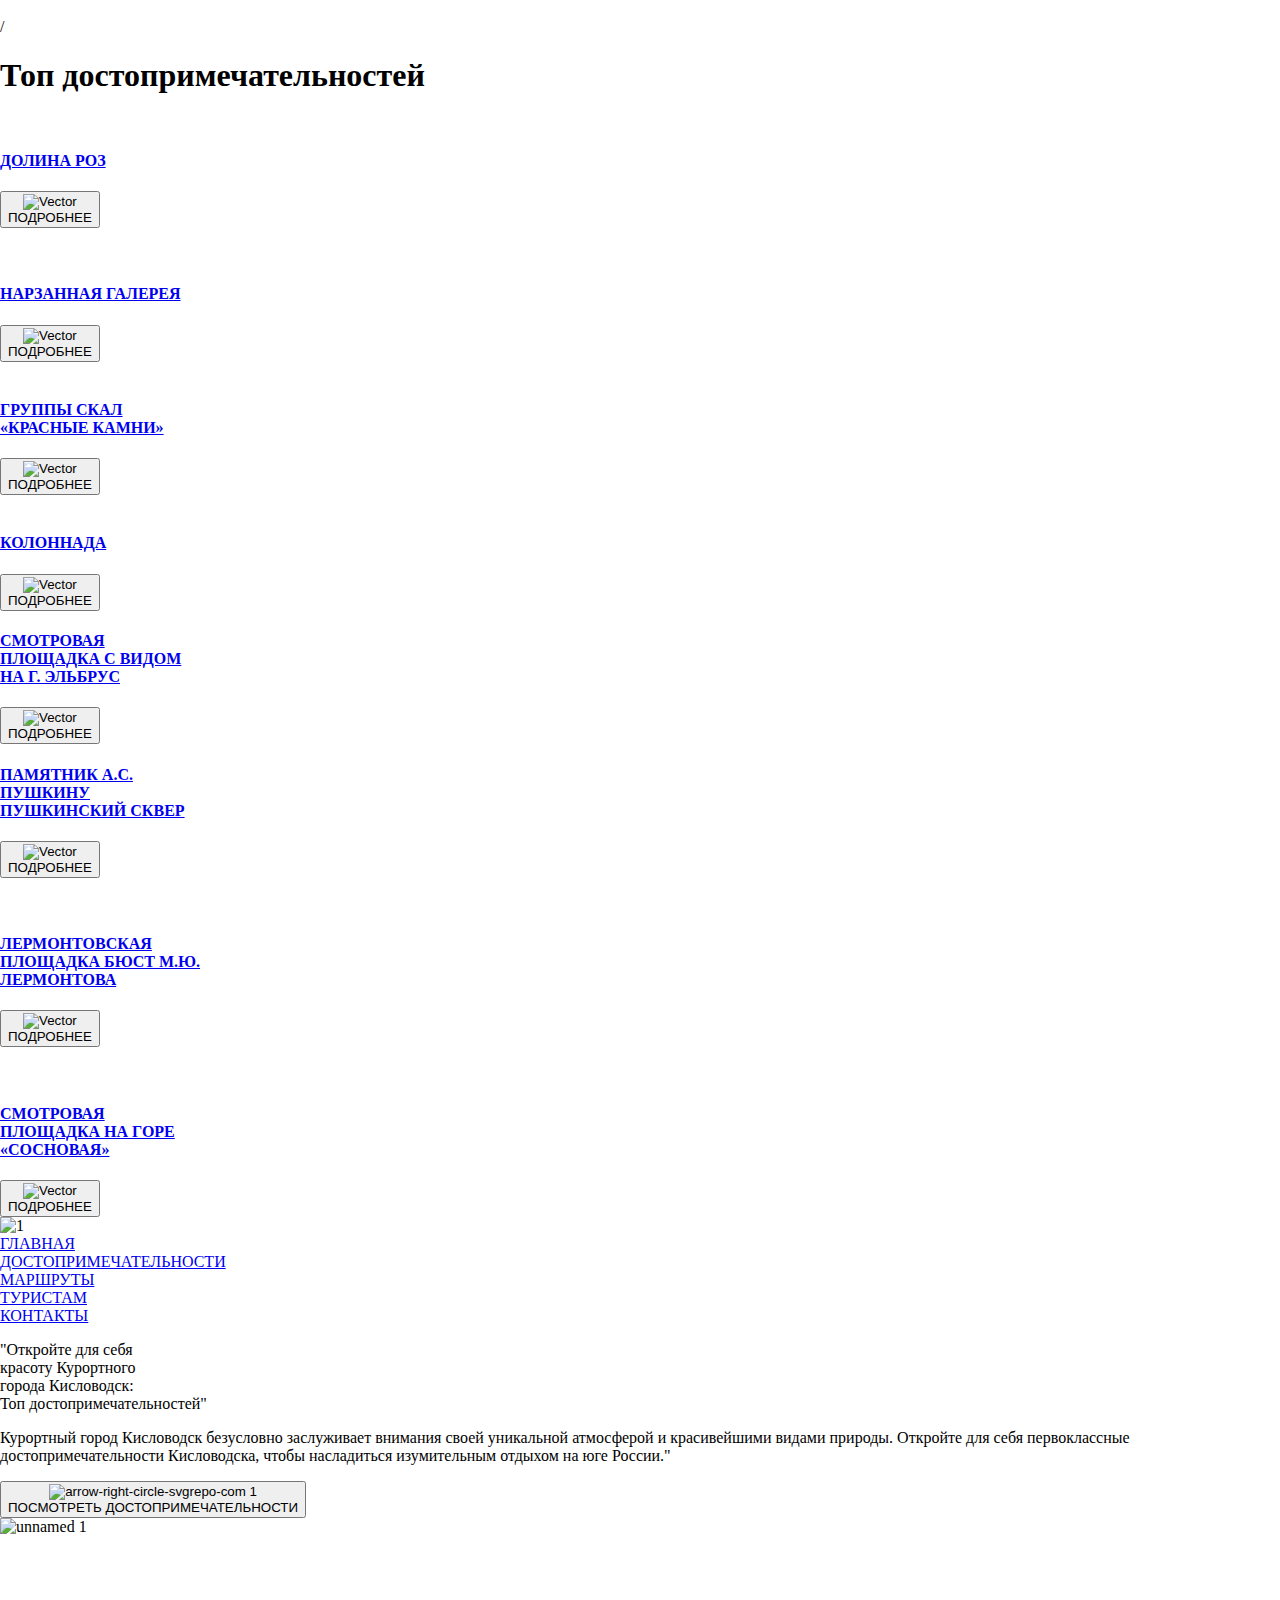
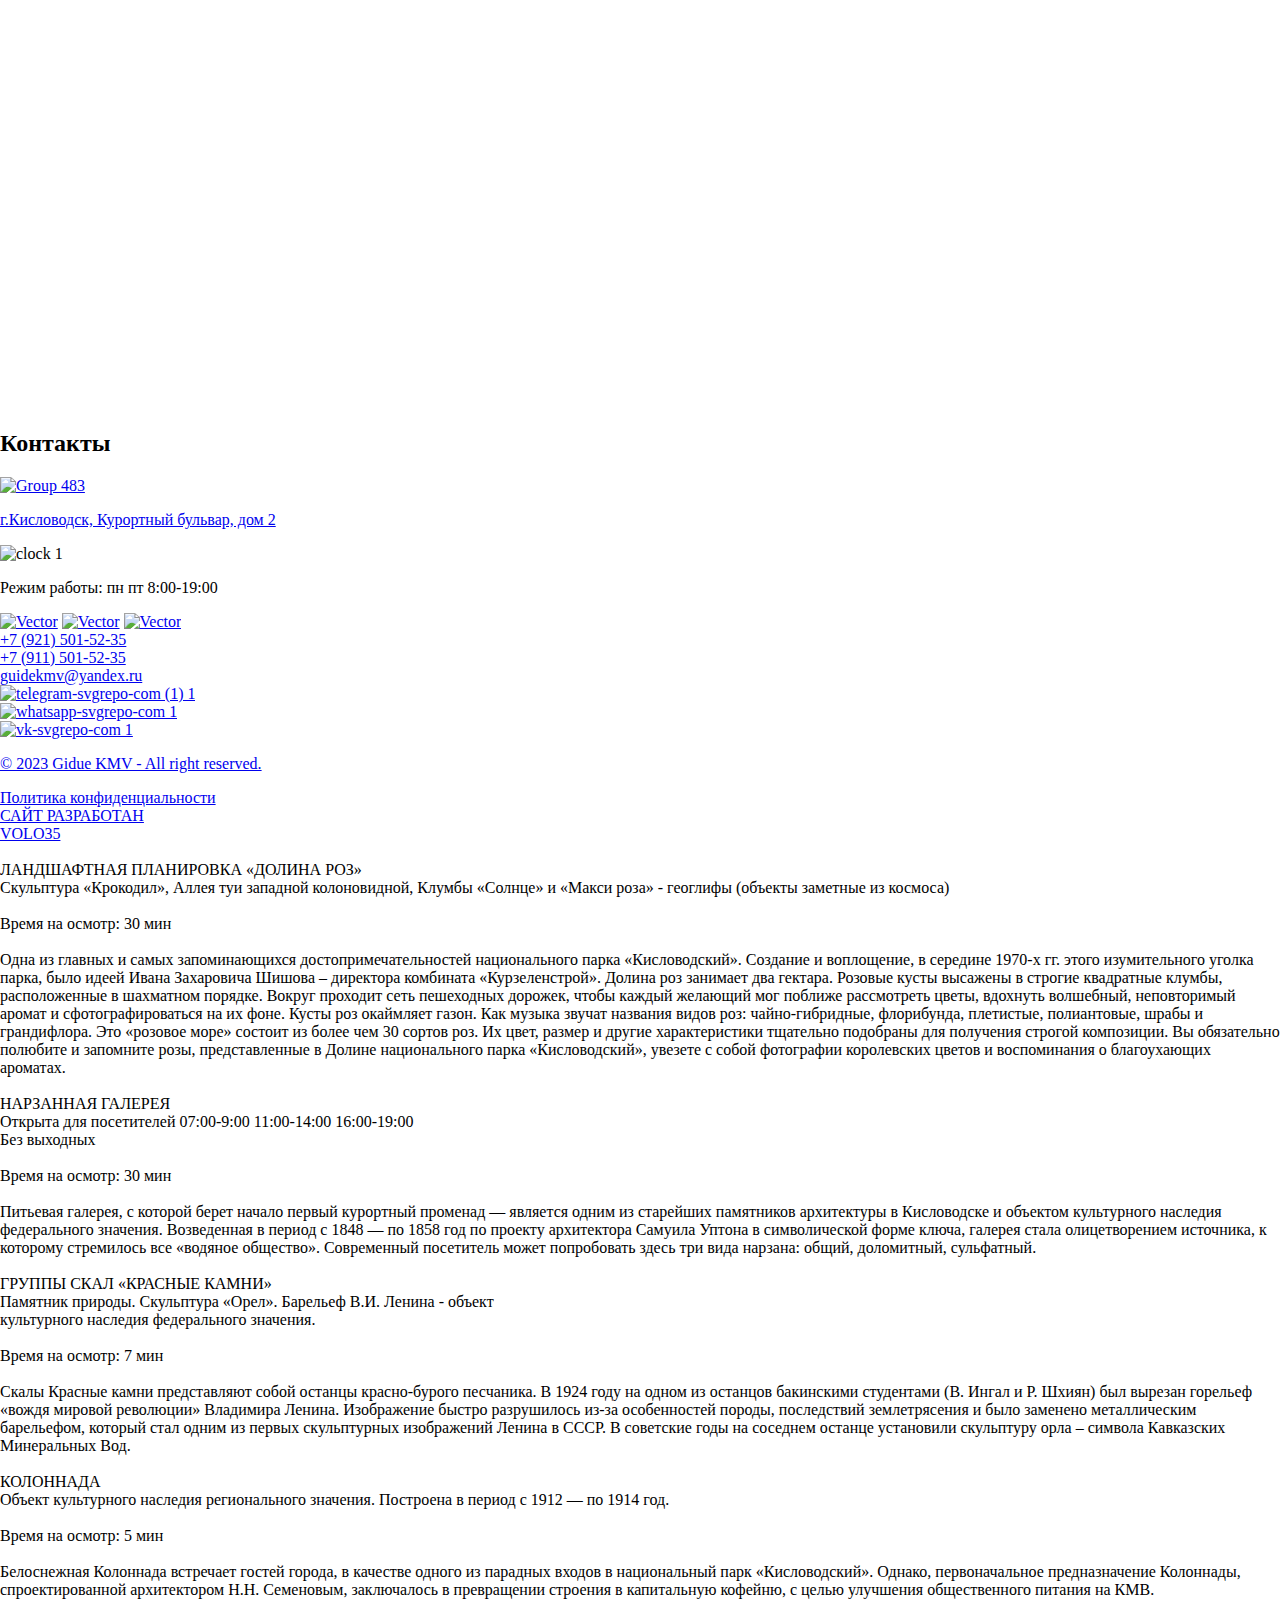
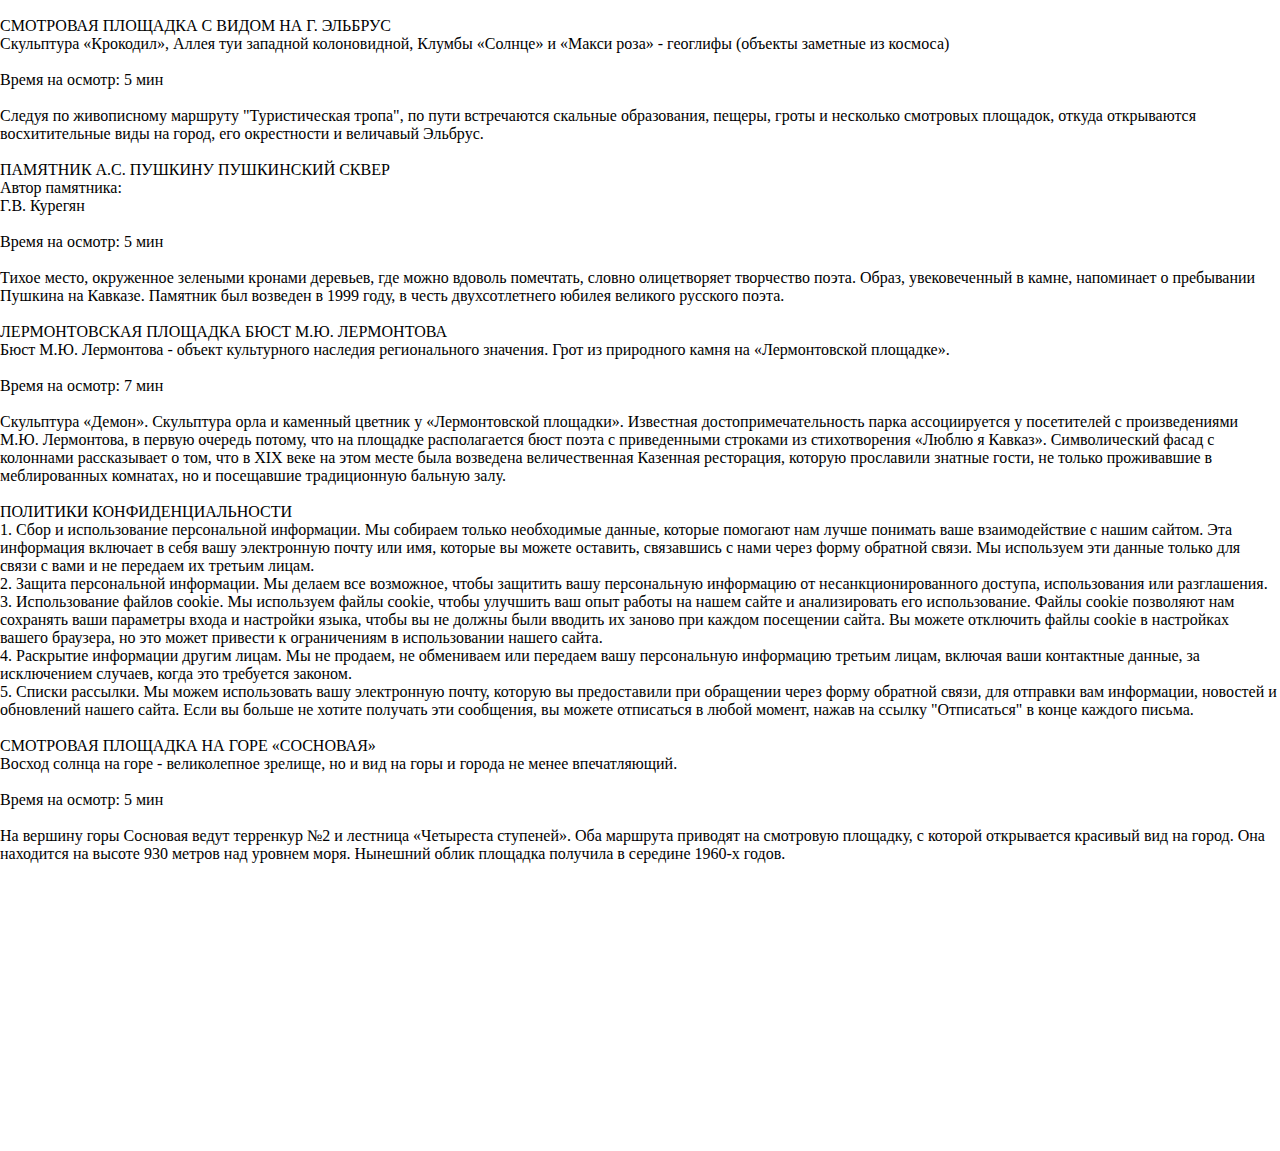
==== index.html @ fce83725 "KMW SITE-2" ====
<!DOCTYPE html>
<html>
  <head>
    <meta charset="utf-8" />
    <!--<meta name=description content="This site was generated with Anima. www.animaapp.com"/>-->
    <!-- <link rel="shortcut icon" type=image/png href="https://animaproject.s3.amazonaws.com/home/favicon.png" /> -->
    <meta name="viewport" content="width=1920, maximum-scale=1.0" />
    <title>Monuments</title>
    <link rel="icon" href="./image/index_img/logo.png">
    <link rel="stylesheet" type="text/css" href="css/index.css" />
    <link rel="stylesheet" type="text/css" href="css/styleguide.css" />
    <link rel="stylesheet" type="text/css" href="css/globals.css" />
    <!-- <link rel="stylesheet" href="https://maxcdn.bootstrapcdn.com/bootstrap/4.0.0/css/bootstrap.min.css" integrity="sha384-Gn5384xqQ1aoWXA+058RXPxPg6fy4IWvTNh0E263XmFcJlSAwiGgFAW/dAiS6JXm" crossorigin="anonymous">
    <script src="https://maxcdn.bootstrapcdn.com/bootstrap/4.0.0/js/bootstrap.min.js" integrity="sha384-JZR6Spejh4U02d8jOt6vLEHfe/JQGiRRSQQxSfFWpi1MquVdAyjUar5+76PVCmYl" crossorigin="anonymous"></script> -->
  </head>
  <body style="margin: 0; background: #ffffff">
    <input type="hidden" id="anPageName" name="page" value="index" />
    <div class="container-center-horizontal">
      <div class="index screen">
        <div class="overlap-group4">
          <img
            class="ellipse-3 ellipse"
            src="./image/mon_img/Ellipse 3.png"
            alt=""
          />
          <img
            class="ellipse-4 ellipse"
            src="./image/mon_img/Ellipse 4.png"
            alt=""
          />
          <div class="point" id="monuments">/</div>
          <div class="view-1">
            <div class="view-2"></div>
            <h1 class="text-11 raleway-extra-bold-apple-42px" >Топ достопримечательностей</h1>
            <div class="frame-102">
              <div class="view">
                <div class="group-8-1 group-8-7">
                  <a href="#popup10"><div class="overlap-group-15">
                    <div class="blackout">
                      <h4 class="text-104 raleway-bold-white-20px"><br><br>
                      ДОЛИНА РОЗ</h4>
                    </div>
                  </div></a>
                </div>
                <a href="#popup1"><div class="x1">
                  <button class="frame-2"><div>
                    <div class="arrow-right-circle-svgrepo-com-1"></div>
                    <div class="group-1027">
                      <img
                        class="vector"
                        src="./image/svg/arrow-right-circle-svgrepo-com.svg"
                        alt="Vector"
                      />
                      <div class="text raleway-normal-white-16px">ПОДРОБНЕЕ</div>
                    </div>
                  </div></button>
                </div></a>
              </div>
              <div class="view">
                <div class="group-8">
                  <div class="frame-3">
                    <a href="#popup11"> <div class="overlap-group">
                      <div class="blackout"><h4 class="text-2 raleway-bold-white-20px"><br><br>НАРЗАННАЯ ГАЛЕРЕЯ</h4></div>
                    </a>
                    </div>
                  </div>
                </div>
                <a href="#popup2"><div class="x1-1">
                  <button class="frame-2"><div>
                    <div class="arrow-right-circle-svgrepo-com-1"></div>
                    <div class="group-1027">
                      <img
                        class="vector"
                        src="./image/svg/arrow-right-circle-svgrepo-com.svg"
                        alt="Vector"
                      />
                      <div class="text raleway-normal-white-16px">ПОДРОБНЕЕ</div>
                    </div>
                  </div></button>
                </div></a>
              </div>
              <div class="view">
                <div class="group-8-2 group-8-7">
                  <a href="#popup12"><div class="overlap-group-14">
                    <div class="blackout">
                      <h4 class="text-103 raleway-bold-white-20px"> <br>ГРУППЫ СКАЛ <br>«КРАСНЫЕ КАМНИ»</h4>
                    </div>
                  </div></a>
                </div>
                <a href="#popup3"><div class="x1-2">
                  <button class="frame-2"><div>
                    <div class="arrow-right-circle-svgrepo-com-1"></div>
                    <div class="group-1027">
                      <img
                        class="vector"
                        src="./image/svg/arrow-right-circle-svgrepo-com.svg"
                        alt="Vector"
                      />
                      <div class="text raleway-normal-white-16px">ПОДРОБНЕЕ</div>
                    </div>
                  </div></button>
                </div></a>
              </div>
              <div class="view">
                <div class="group-8-3 group-8-7">
                  <a href="#popup13"><div class="overlap-group-13">
                    <div class="blackout">
                      <h4 class="text-102 raleway-bold-white-20px"> <br>КОЛОННАДА <br></h4>
                    </div>
                  </div></a>
                </div>
                <a href="#popup4"><div class="x1-3">
                  <button class="frame-2"><div>
                    <div class="arrow-right-circle-svgrepo-com-1"></div>
                    <div class="group-1027">
                      <img
                        class="vector"
                        src="./image/svg/arrow-right-circle-svgrepo-com.svg"
                        alt="Vector"
                      />
                      <div class="text raleway-normal-white-16px">ПОДРОБНЕЕ</div>
                    </div>
                  </div></button>
                </div>
              </div></a>
            </div>
            <div class="frame-102">
              <div class="view">
                <div class="group-8-4 group-8-7">
                  <a href="#popup14"><div class="overlap-group-12">
                    <div class="blackout">
                      <h4 class="text-101 raleway-bold-white-20px">СМОТРОВАЯ  <br />ПЛОЩАДКА С ВИДОМ <br />НА Г. ЭЛЬБРУС</h4>
                    </div>
                  </div></a>
                </div>
                <a href="#popup5"><div class="x1-4">
                  <button class="frame-2"><div>
                    <div class="arrow-right-circle-svgrepo-com-1"></div>
                    <div class="group-1027">
                      <img
                        class="vector"
                        src="./image/svg/arrow-right-circle-svgrepo-com.svg"
                        alt="Vector"
                      />
                      <div class="text raleway-normal-white-16px">ПОДРОБНЕЕ</div>
                    </div>
                  </div></button>
                </div></a>
              </div>
              <div class="view">
                <div class="group-8">
                  <div class="frame-3-1 frame-3-3">
                    <a href="#popup15"><div class="overlap-group-1">
                      <div class="blackout">
                        <h4 class="text-7 raleway-bold-white-20px">ПАМЯТНИК А.С. <br />ПУШКИНУ <br />ПУШКИНСКИЙ СКВЕР</h4>
                      </div>
                    </div>
                  </div></a>
                </div>
                <a href="#popup6"><div class="x1-5">
                  <button class="frame-2"><div>
                    <div class="arrow-right-circle-svgrepo-com-1"></div>
                    <div class="group-1027">
                      <img
                        class="vector"
                        src="./image/svg/arrow-right-circle-svgrepo-com.svg"
                        alt="Vector"
                      />
                      <div class="text raleway-normal-white-16px">ПОДРОБНЕЕ</div>
                    </div>
                  </div></button>
                </div></a>
              </div>
              <div class="view">
                <div class="group-8-5 group-8-7">
                  <a href="#popup16"><div class="overlap-group-16">
                    <div class="blackout">
                      <h4 class="text-105 raleway-bold-white-20px"><br><br>
                        ЛЕРМОНТОВСКАЯ <br>
                        ПЛОЩАДКА БЮСТ М.Ю. <br>
                        ЛЕРМОНТОВА</h4>
                    </div>
                  </div></a>
                </div>
                <a href="#popup7"><div class="x1-6">
                  <button class="frame-2"><div>
                    <div class="arrow-right-circle-svgrepo-com-1"></div>
                    <div class="group-1027">
                      <img
                        class="vector"
                        src="./image/svg/arrow-right-circle-svgrepo-com.svg"
                        alt="Vector"
                      />
                      <div class="text raleway-normal-white-16px">ПОДРОБНЕЕ</div>
                    </div>
                  </div></button>
                </div></a>
              </div>
              <div class="view">
                <div class="group-8-6 group-8-7">
                  <a href="#popup17"><div class="overlap-group-17">
                    <div class="blackout">
                      <h4 class="text-106 raleway-bold-white-20px"><br><br>
                        СМОТРОВАЯ <br>
                        ПЛОЩАДКА НА ГОРЕ <br>
                        «СОСНОВАЯ»</h4>
                    </div>
                  </div></a>
                </div>
                <a href="#popup9"><div class="x1-7">
                  <button class="frame-2"><div>
                    <div class="arrow-right-circle-svgrepo-com-1"></div>
                    <div class="group-1027">
                      <img
                        class="vector"
                        src="./image/svg/arrow-right-circle-svgrepo-com.svg"
                        alt="Vector"
                      />
                      <div class="text raleway-normal-white-16px">ПОДРОБНЕЕ</div>
                    </div>
                  </div></button>
                </div></a>
              </div>
            </div>
          </div>
          
          <div class="flex-col">
            <div class="flex-row">
              <img
                class="x1-8"
                src="./image/index_img/logo.png"
                alt="1"
              />
              <nav id="header" class="navbar">
                <li class="navbar-link-text-14 navbar-link-text raleway-medium-white-24px under-line"><a href="./main.html">ГЛАВНАЯ</a></li>
                <li class="navbar-link-text-15 navbar-link-text under-line"><a href="#monuments">ДОСТОПРИМЕЧАТЕЛЬНОСТИ</a></li>
                <li class="navbar-link-text-16 navbar-link-text raleway-medium-white-24px under-line"><a href="./route.html">МАРШРУТЫ</a></li>
                <li class="navbar-link-text-17 navbar-link-text raleway-medium-white-24px under-line"><a href="./hotel-food.html">ТУРИСТАМ</a></li>
                <li class="navbar-link-text-18 navbar-link-text raleway-medium-white-24px under-line"><a href="#contacts">КОНТАКТЫ</a></li>
              </nav>
            </div>
            
            <div class="flex-row-1">
              <div class="flex-col-1 flex-col-5">
                <p class="text-12">
                  &#34;Откройте для себя <br />красоту Курортного <br />города Кисловодск: <br />Топ
                  достопримечательностей&#34;
                </p>
                <p class="text-24">
                    Курортный город Кисловодск безусловно заслуживает внимания своей уникальной атмосферой и красивейшими видами природы. Откройте для себя первоклассные достопримечательности Кисловодска, чтобы насладиться изумительным отдыхом на юге России.&#34;
                  </p>
                  <a href="#monuments"><div>
                  <button class="frame-3-2 frame-3-3"><img
                        class="arrow-right-circle-svgrepo-com-1"
                        src="./image/svg/arrow-right-circle-svgrepo-com.svg"
                        alt="arrow-right-circle-svgrepo-com 1"
                      />
                      <div class="text-13 raleway-normal-white-16px">ПОСМОТРЕТЬ ДОСТОПРИМЕЧАТЕЛЬНОСТИ</div></button>
                </div></a>
              </div>
              <img
                class="unnamed-1"
                src="./image/mon_img/logo.png"
                alt="unnamed 1"
              />
            </div>
          </div>
          <div class="view-3">
            <iframe  class="rectangle-29" src="https://yandex.ru/map-widget/v1/?um=constructor%3A1fbd57ca51560ad5947e44f2c3d0f890fcbcd58f30da8ea9f0e24559ae4a2b38&amp;source=constructor" width="1234" height="470" frameborder="0"></iframe>
            <div class="flex-col-2 flex-col-5">
              <div class="flex-col-3 flex-col-5">
                <h2 class="text-21 raleway-extra-bold-apple-42px" id="contacts" href>Контакты</h2>
                <div class="flex-row-2">
                  <a href="https://yandex.ru/maps/-/CCU9MLahoB" target="_blank" rel="noopener noreferrer"><img
                    class="group-483"
                    src="./image/svg/Group 483.svg"
                    alt="Group 483"
                  /> </a>
                  <a href="https://yandex.ru/maps/-/CCU9MLahoB" target="_blank" rel="noopener noreferrer"><p class="text-22 raleway-semi-bold-black-20px">г.Кисловодск, Курортный бульвар, дом 2</p></a>
                </div>
                <div class="flex-row-3">
                  <img
                    class="clock-1"
                    src="./image/svg/clock 1.svg"
                    alt="clock 1"
                  />
                  <p class="x800 raleway-semi-bold-black-20px">Режим работы: пн пт 8:00-19:00</p>
                </div>
              </div>
              <div class="flex-row-4">
                <div class="vector-container">
                  <a href="tel:+79215015235" target="_blank"><img
                    class="vector-1"
                    src="./image/svg/Vector-1.svg"
                    alt="Vector"
                  /></a>
                  <a href="tel:+79215015235" target="_blank"><img
                    class="vector-2"
                    src="./image/svg/Vector-1.svg"
                    alt="Vector"
                  /></a>
                  <a href="mailto:guidekmv@yandex.ru" target="_blank"><img
                    class="vector-3"
                    src="./image/svg/Vector-2.svg"
                    alt="Vector"
                  /></a>
                </div>
                <div class="flex-col-4 flex-col-5 raleway-semi-bold-black-20px">
                  <div class="group-16">
                    <a href="tel:+79215015235" target="_blank" rel="noopener noreferrer"><div class="phone">+7 (921) 501-52-35</div></a>
                    <a href="tel:+79115015235"><div class="phone">+7 (911) 501-52-35</div></a>
                  </div>
                  <a href="mailto:guidekmv@yandex.ru" target="_blank" rel="noopener noreferrer"><div class="guidekmvyandexru">guidekmv@yandex.ru</div></a>
                </div>
              </div>
              <div class="flex-row-5">
                <div class="overlap-group3">
                  <a href="https://t.me/GUIDEKMVBOT" target="_blank"><img
                    class="x-svgrepo-com-1"
                    src="./image/svg/Group 1039.svg"
                    alt="telegram-svgrepo-com (1) 1"
                  /></a>
                </div>
                <div class="vkcom-logo-2 vkcom-logo">
                  <div class="g6">
                    <a href="http://wa.me/79110461879" target="_blank"><img
                      class="x-svgrepo-com-1"
                      src="./image/svg/VK.com-logo 2.svg"
                      alt="whatsapp-svgrepo-com 1"
                    /></a>
                  </div>
                </div>
                <div class="vkcom-logo-1 vkcom-logo">
                  <a href="https://vk.com/guidekmv" target="_blank"><img
                    class="vk-svgrepo-com-1"
                    src="./image/svg/VK.com-logo 1.svg"
                    alt="vk-svgrepo-com 1"
                  /></a>
                </div>
              </div>
            </div>
          </div>
        </div>
        <footer class="footer">
          <div class="overlap-group2">
            <div class="rectangle-1"></div>
            <div class="group-449">
              <a href="https://vk.com/guidekmv"  target="_blank"><p class="x2023-gidue-kmv-all-right-reserved raleway-medium-white-20px">
                © 2023 Gidue KMV - All right reserved.
              </p></a>
              <a href="#popup8"><div class="text-20 raleway-medium-white-20px">Политика конфиденциальности</div>
              <div class="text-19 raleway-normal-white-16px">САЙТ РАЗРАБОТАН</div></a>
              <a href="https://t.me/lVOLOl" class="lolo"><div class="volo35">VOLO35</div></a>
            </div>
          </div>
        </footer>
      </div>
    </div>
    <div id="popup1" class="popup">
      <a href="#header" class="popup_area"></a>
      <div class="popup__boby">
        <div class="popup_content">
          <a href="#header" class="popup__close"><img src="./image/icons8-крестик-96.png" alt=""></a>
          <div class="popup_title">ЛАНДШАФТНАЯ ПЛАНИРОВКА «ДОЛИНА РОЗ»</div>
          <div class="popup_text1">Скульптура «Крокодил», Аллея туи западной колоновидной, Клумбы «Солнце» и «Макси роза» - геоглифы (объекты заметные из космоса)</div>
          <div class="popup_line1"><img src="./image/Line 9.png" alt=""></div>
          <div class="popup_time">Время на осмотр: 30 мин</div>
          <div class="popup_line2"><img src="./image/Line 9.png" alt=""></div>
          <div class="poput_text2">Одна из главных и самых запоминающихся достопримечательностей национального парка «Кисловодский». Создание и воплощение, в середине 1970-х гг. этого изумительного уголка парка, было идеей Ивана Захаровича Шишова – директора комбината «Курзеленстрой». Долина роз занимает два гектара. Розовые кусты высажены в строгие квадратные клумбы, расположенные в шахматном порядке. Вокруг проходит сеть пешеходных дорожек, чтобы каждый желающий мог поближе рассмотреть цветы, вдохнуть волшебный, неповторимый аромат и сфотографироваться на их фоне. Кусты роз окаймляет газон. Как музыка звучат названия видов роз: чайно-гибридные, флорибунда, плетистые, полиантовые, шрабы и грандифлора. Это «розовое море» состоит из более чем 30 сортов роз. Их цвет, размер и другие характеристики тщательно подобраны для получения строгой композиции. Вы обязательно полюбите и запомните розы, представленные в Долине национального парка «Кисловодский», увезете с собой фотографии королевских цветов и воспоминания о благоухающих ароматах.</div>
        </div>
      </div>
    </div>
    <div id="popup2" class="popup">
      <a href="#header" class="popup_area"></a>
      <div class="popup__boby">
        <div class="popup_content">
          <a href="#header" class="popup__close"><img src="./image/icons8-крестик-96.png" alt=""></a>
          <div class="popup_title">НАРЗАННАЯ ГАЛЕРЕЯ</div>
          <div class="popup_text1">Открыта для посетителей
            07:00-9:00 11:00-14:00 16:00-19:00 <br>Без выходных</div>
          <div class="popup_line1"><img src="./image/Line 9.png" alt=""></div>
          <div class="popup_time">Время на осмотр: 30 мин</div>
          <div class="popup_line2"><img src="./image/Line 9.png" alt=""></div>
          <div class="poput_text2">Питьевая галерея, с которой берет начало первый курортный променад — является одним из старейших памятников архитектуры в Кисловодске и объектом культурного наследия федерального значения. Возведенная в период с 1848 — по 1858 год по проекту архитектора Самуила Уптона в символической форме ключа, галерея стала олицетворением источника, к которому стремилось все «водяное общество». Современный посетитель может попробовать здесь три вида нарзана: общий, доломитный, сульфатный.</div>
        </div>
      </div>
    </div>
    <div id="popup3" class="popup">
      <a href="#header" class="popup_area"></a>
      <div class="popup__boby">
        <div class="popup_content">
          <a href="#header" class="popup__close"><img src="./image/icons8-крестик-96.png" alt=""></a>
          <div class="popup_title">ГРУППЫ СКАЛ «КРАСНЫЕ КАМНИ»</div>
          <div class="popup_text1">Памятник природы. Скульптура «Орел». Барельеф В.И. Ленина - объект <br> культурного наследия федерального значения.</div>
          <div class="popup_line1"><img src="./image/Line 9.png" alt=""></div>
          <div class="popup_time">Время на осмотр: 7 мин</div>
          <div class="popup_line2"><img src="./image/Line 9.png" alt=""></div>
          <div class="poput_text2">Скалы Красные камни представляют собой останцы красно-бурого песчаника. В 1924 году на одном из останцов бакинскими студентами (В. Ингал и Р. Шхиян) был вырезан горельеф «вождя мировой революции» Владимира Ленина. Изображение быстро разрушилось из-за особенностей породы, последствий землетрясения и было заменено металлическим барельефом, который стал одним из первых скульптурных изображений Ленина в СССР. В советские годы на соседнем останце установили скульптуру орла – символа Кавказских Минеральных Вод.</div>
        </div>
      </div>
    </div>
    <div id="popup4" class="popup">
      <a href="#header" class="popup_area"></a>
      <div class="popup__boby">
        <div class="popup_content">
          <a href="#header" class="popup__close"><img src="./image/icons8-крестик-96.png" alt=""></a>
          <div class="popup_title">КОЛОННАДА</div>
          <div class="popup_text1">Объект культурного наследия регионального значения. Построена в период с 1912 — по 1914 год.</div>
          <div class="popup_line1"><img src="./image/Line 9.png" alt=""></div>
          <div class="popup_time">Время на осмотр: 5 мин</div>
          <div class="popup_line2"><img src="./image/Line 9.png" alt=""></div>
          <div class="poput_text2">Белоснежная Колоннада встречает гостей города, в качестве одного из парадных входов в национальный парк «Кисловодский». Однако, первоначальное предназначение Колоннады, спроектированной архитектором Н.Н. Семеновым, заключалось в превращении строения в капитальную кофейню, с целью улучшения общественного питания на КМВ.</div>
        </div>
      </div>
    </div>
    <div id="popup5" class="popup">
      <a href="#header" class="popup_area"></a>
      <div class="popup__boby">
        <div class="popup_content">
          <a href="#header" class="popup__close"><img src="./image/icons8-крестик-96.png" alt=""></a>
          <div class="popup_title">СМОТРОВАЯ ПЛОЩАДКА С ВИДОМ НА Г. ЭЛЬБРУС</div>
          <div class="popup_text1">Скульптура «Крокодил», Аллея туи западной колоновидной, Клумбы «Солнце» и «Макси роза» - геоглифы (объекты заметные из космоса)</div>
          <div class="popup_line1"><img src="./image/Line 9.png" alt=""></div>
          <div class="popup_time">Время на осмотр: 5 мин</div>
          <div class="popup_line2"><img src="./image/Line 9.png" alt=""></div>
          <div class="poput_text2">Следуя по живописному маршруту "Туристическая тропа", по пути встречаются скальные образования, пещеры, гроты и несколько смотровых площадок, откуда открываются восхитительные виды на город, его окрестности и величавый Эльбрус.</div>
        </div>
      </div>
    </div>
    <div id="popup6" class="popup">
      <a href="#header" class="popup_area"></a>
      <div class="popup__boby">
        <div class="popup_content">
          <a href="#header" class="popup__close"><img src="./image/icons8-крестик-96.png" alt=""></a>
          <div class="popup_title">ПАМЯТНИК А.С. ПУШКИНУ ПУШКИНСКИЙ СКВЕР</div>
          <div class="popup_text1">Автор памятника: <br> Г.В. Курегян</div>
          <div class="popup_line1"><img src="./image/Line 9.png" alt=""></div>
          <div class="popup_time">Время на осмотр: 5 мин</div>
          <div class="popup_line2"><img src="./image/Line 9.png" alt=""></div>
          <div class="poput_text2">Тихое место, окруженное зелеными кронами деревьев, где можно вдоволь помечтать, словно олицетворяет творчество поэта. Образ, увековеченный в камне, напоминает о пребывании Пушкина на Кавказе. Памятник был возведен в 1999 году, в честь двухсотлетнего юбилея великого русского поэта.</div>
        </div>
      </div>
    </div>
    <div id="popup7" class="popup">
      <a href="#header" class="popup_area"></a>
      <div class="popup__boby">
        <div class="popup_content">
          <a href="#header" class="popup__close"><img src="./image/icons8-крестик-96.png" alt=""></a>
          <div class="popup_title">ЛЕРМОНТОВСКАЯ ПЛОЩАДКА БЮСТ М.Ю. ЛЕРМОНТОВА</div>
          <div class="popup_text1">Бюст М.Ю. Лермонтова - объект культурного наследия регионального значения. Грот из природного камня на «Лермонтовской площадке». </div>
          <div class="popup_line1"><img src="./image/Line 9.png" alt=""></div>
          <div class="popup_time">Время на осмотр: 7 мин</div>
          <div class="popup_line2"><img src="./image/Line 9.png" alt=""></div>
          <div class="poput_text2">Скульптура «Демон». Скульптура орла и каменный цветник у «Лермонтовской площадки». Известная достопримечательность парка ассоциируется у посетителей с произведениями М.Ю. Лермонтова, в первую очередь потому, что на площадке располагается бюст поэта с приведенными строками из стихотворения «Люблю я Кавказ». Символический фасад с колоннами рассказывает о том, что в XIX веке на этом месте была возведена величественная Казенная ресторация, которую прославили знатные гости, не только проживавшие в меблированных комнатах, но и посещавшие традиционную бальную залу.</div>
        </div>
      </div>
    </div>
    <div id="popup8" class="popup">
      <a href="#header" class="popup_area"></a>
      <div class="popup__boby">
        <div class="popup_content">
          <a href="#header" class="popup__close"><img src="./image/icons8-крестик-96.png" alt=""></a>
          <div class="popup_title">ПОЛИТИКИ КОНФИДЕНЦИАЛЬНОСТИ</div>
          <div class="poput_text2">1. Сбор и использование персональной информации.
            Мы собираем только необходимые данные, которые помогают нам лучше понимать ваше взаимодействие с нашим сайтом. Эта информация включает в себя вашу электронную почту или имя, которые вы можете оставить, связавшись с нами через форму обратной связи. Мы используем эти данные только для связи с вами и не передаем их третьим лицам. <br>
            
            2. Защита персональной информации.
            Мы делаем все возможное, чтобы защитить вашу персональную информацию от несанкционированного доступа, использования или разглашения. <br>
            
            3. Использование файлов cookie.
            Мы используем файлы cookie, чтобы улучшить ваш опыт работы на нашем сайте и анализировать его использование. Файлы cookie позволяют нам сохранять ваши параметры входа и настройки языка, чтобы вы не должны были вводить их заново при каждом посещении сайта. Вы можете отключить файлы cookie в настройках вашего браузера, но это может привести к ограничениям в использовании нашего сайта. <br>
            
            4. Раскрытие информации другим лицам.
            Мы не продаем, не обмениваем или передаем вашу персональную информацию третьим лицам, включая ваши контактные данные, за исключением случаев, когда это требуется законом. <br>
            
            5. Списки рассылки.
            Мы можем использовать вашу электронную почту, которую вы предоставили при обращении через форму обратной связи, для отправки вам информации, новостей и обновлений нашего сайта. Если вы больше не хотите получать эти сообщения, вы можете отписаться в любой момент, нажав на ссылку "Отписаться" в конце каждого письма.</div>
        </div>
      </div>
    </div>
    <div id="popup9" class="popup">
      <a href="#header" class="popup_area"></a>
      <div class="popup__boby">
        <div class="popup_content">
          <a href="#header" class="popup__close"><img src="./image/icons8-крестик-96.png" alt=""></a>
          <div class="popup_title">СМОТРОВАЯ ПЛОЩАДКА НА ГОРЕ «СОСНОВАЯ»</div>
          <div class="popup_text1">Восход солнца на горе - великолепное зрелище, но и вид на горы и города не менее впечатляющий.</div>
          <div class="popup_line1"><img src="./image/Line 9.png" alt=""></div>
          <div class="popup_time">Время на осмотр: 5 мин</div>
          <div class="popup_line2"><img src="./image/Line 9.png" alt=""></div>
          <div class="poput_text2">На вершину горы Сосновая ведут терренкур №2 и лестница «Четыреста ступеней». Оба маршрута приводят на смотровую площадку, с которой открывается красивый вид на город. Она находится на высоте 930 метров над уровнем моря. Нынешний облик площадка получила в середине 1960-х годов.</div>
        </div>
      </div>
    </div>
    <div id="popup10" class="popup">
      <a href="#header" class="popup_area"></a>
      <div class="popup__boby">
        <div class="popup_content">
          <a href="#header" class="popup__close"><img src="./image/icons8-крестик-96.png" alt=""></a>
          <div class="popup_img"><img src="./image/MONUMENTS/3d5bb9dd099e2ab9f5651a062960d6ec.jpg" alt=""></div>
        </div>
      </div>
    </div>
    <div id="popup11" class="popup">
      <a href="#header" class="popup_area"></a>
      <div class="popup__boby">
        <div class="popup_content">
          <a href="#header" class="popup__close"><img src="./image/icons8-крестик-96.png" alt=""></a>
          <div class="popup_img"><img src="./image/MONUMENTS/8bcede364cbce9339052279ee6517145.jpg" alt=""></div>
        </div>
      </div>
    </div>
    <div id="popup12" class="popup">
      <a href="#header" class="popup_area"></a>
      <div class="popup__boby">
        <div class="popup_content">
          <a href="#header" class="popup__close"><img src="./image/icons8-крестик-96.png" alt=""></a>
          <div class="popup_img"><img src="./image/MONUMENTS/92d581f1cffaf9f5a082deae6f0f777f.jpg" alt=""></div>
        </div>
      </div>
    </div>
    <div id="popup13" class="popup">
      <a href="#header" class="popup_area"></a>
      <div class="popup__boby">
        <div class="popup_content">
          <a href="#header" class="popup__close"><img src="./image/icons8-крестик-96.png" alt=""></a>
          <div class="popup_img"><img src="./image/MONUMENTS/66d598c823f3413803be3204b92a8d45.jpg" alt=""></div>
        </div>
      </div>
    </div>
    <div id="popup14" class="popup">
      <a href="#header" class="popup_area"></a>
      <div class="popup__boby">
        <div class="popup_content">
          <a href="#header" class="popup__close"><img src="./image/icons8-крестик-96.png" alt=""></a>
          <div class="popup_img"><img src="./image/MONUMENTS/0c515fa8d405d03ea9671406bd45fb70.jpg" alt=""></div>
        </div>
      </div>
    </div>
    <div id="popup15" class="popup">
      <a href="#header" class="popup_area"></a>
      <div class="popup__boby">
        <div class="popup_content">
          <a href="#header" class="popup__close"><img src="./image/icons8-крестик-96.png" alt=""></a>
          <div class="popup_img"><img src="./image/MONUMENTS/2aa47daf853196629819db6337f95ddd.jpg" alt=""></div>
        </div>
      </div>
    </div>
    <div id="popup16" class="popup">
      <a href="#header" class="popup_area"></a>
      <div class="popup__boby">
        <div class="popup_content">
          <a href="#header" class="popup__close"><img src="./image/icons8-крестик-96.png" alt=""></a>
          <div class="popup_img"><img src="./image/MONUMENTS/32298391c01c0cfb4971353b93780932.jpg" alt=""></div>
        </div>
      </div>
    </div>
    <div id="popup17" class="popup">
      <a href="#header" class="popup_area"></a>
      <div class="popup__boby">
        <div class="popup_content">
          <a href="#header" class="popup__close"><img src="./image/icons8-крестик-96.png" alt=""></a>
          <div class="popup_img"><img src="./image/MONUMENTS/81b2f6862db6538c7449cb6b829e7572.jpg" alt=""></div>
        </div>
      </div>
    </div>
    <script src="js/headerscroll.js"></script>
  </body>
</html>
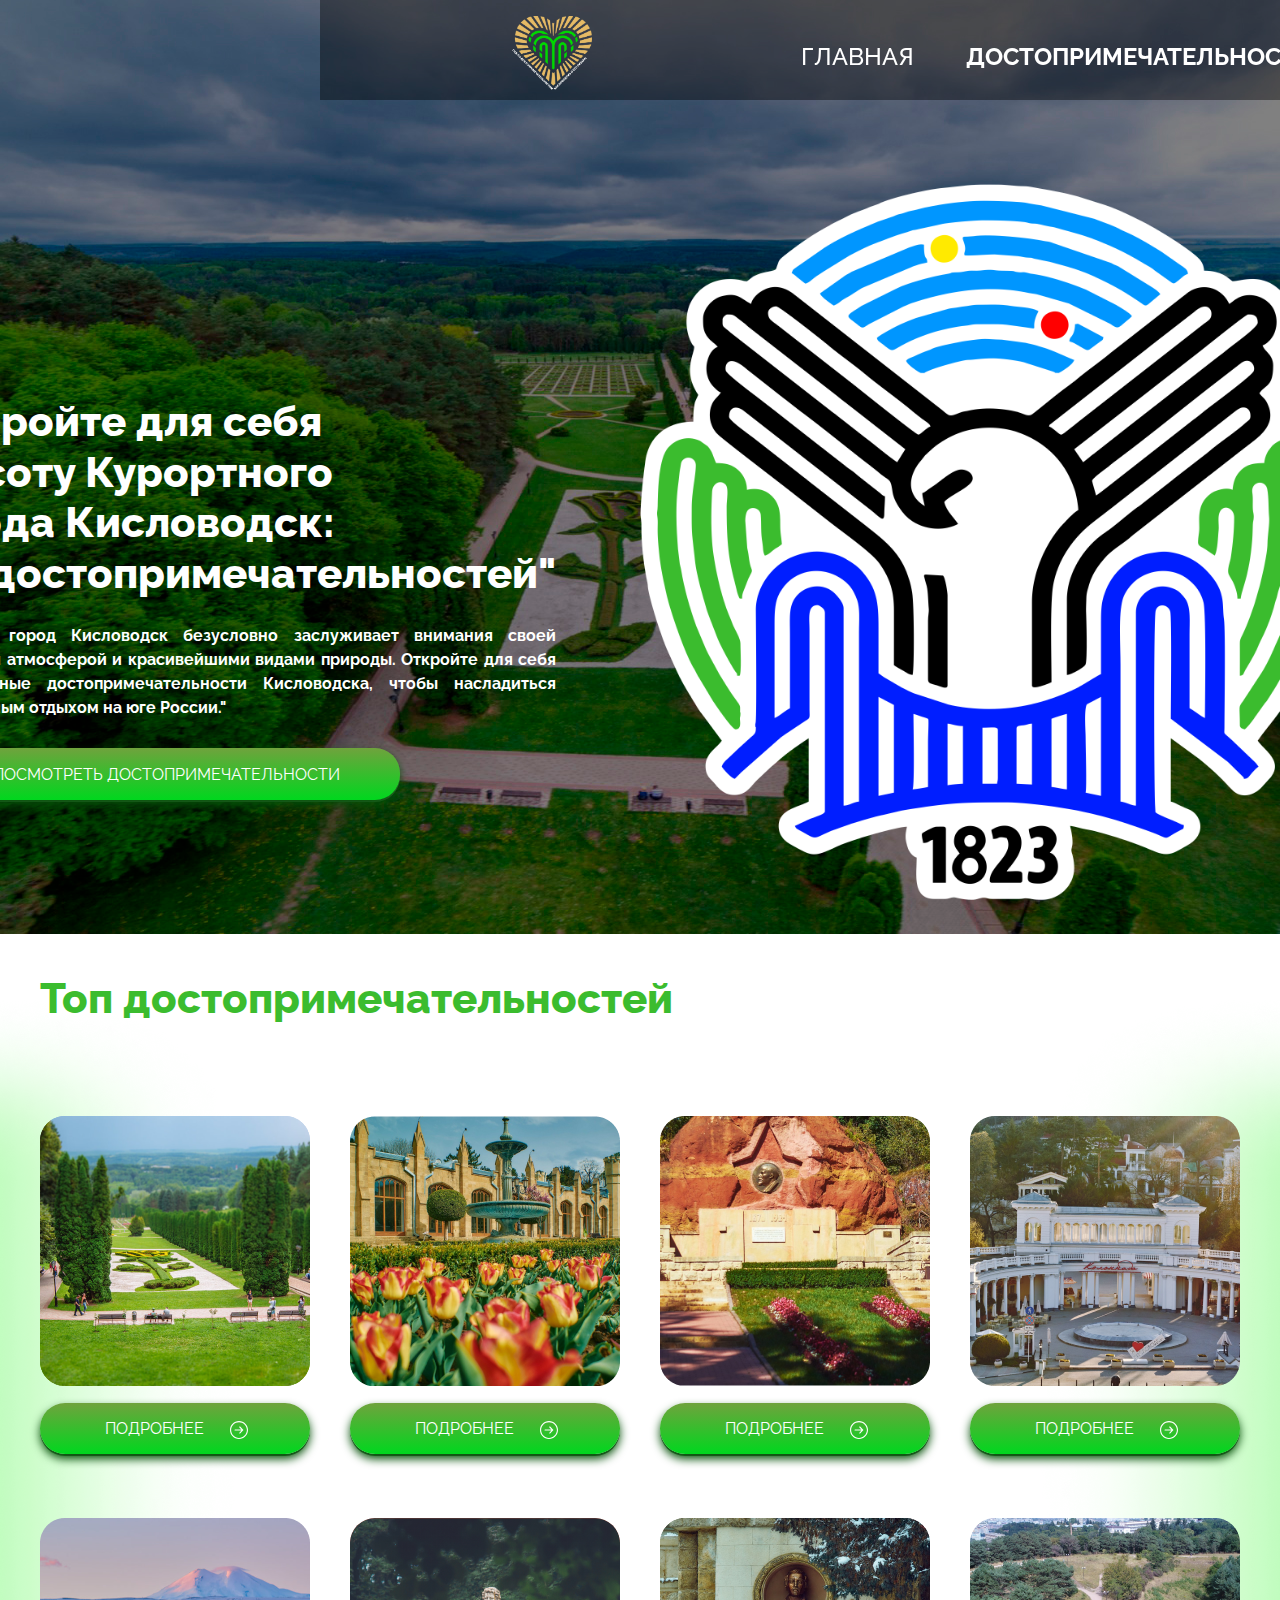
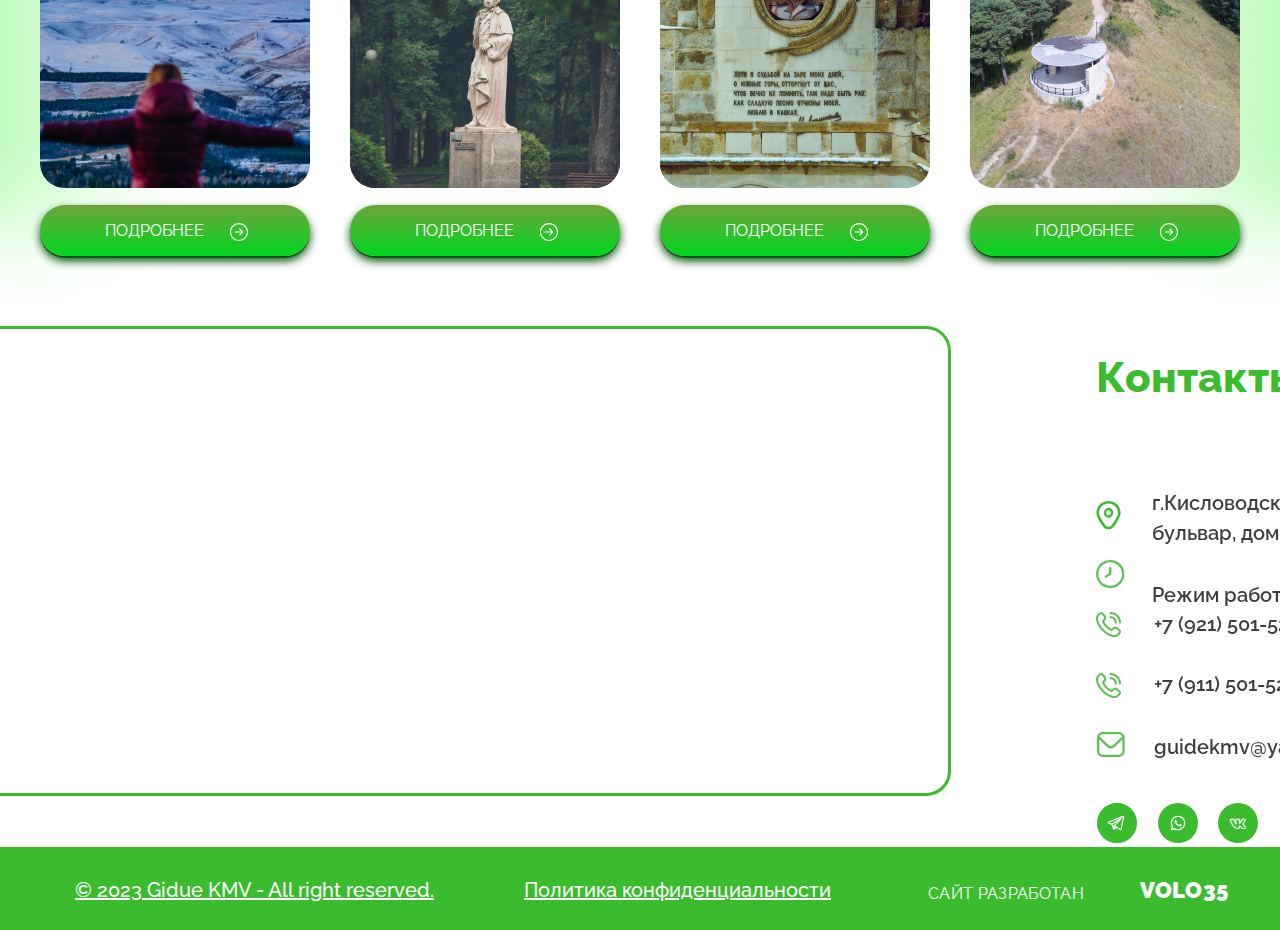
==== commit 85406105: "fix" ====
--- a/index.html
+++ b/index.html
@@ -6,10 +6,10 @@
     <!-- <link rel="shortcut icon" type=image/png href="https://animaproject.s3.amazonaws.com/home/favicon.png" /> -->
     <meta name="viewport" content="width=1920, maximum-scale=1.0" />
     <title>Monuments</title>
-    <link rel="icon" href="./image/index_img/logo.png">
-    <link rel="stylesheet" type="text/css" href="css/index.css" />
-    <link rel="stylesheet" type="text/css" href="css/styleguide.css" />
-    <link rel="stylesheet" type="text/css" href="css/globals.css" />
+    <link rel="icon" href="./desktop/monuments/image/index_img/logo.png">
+    <link rel="stylesheet" type="text/css" href="./desktop/monuments/css/index.css" />
+    <link rel="stylesheet" type="text/css" href="./desktop/monuments/css/styleguide.css" />
+    <link rel="stylesheet" type="text/css" href="./desktop/monuments/css/globals.css" />
     <!-- <link rel="stylesheet" href="https://maxcdn.bootstrapcdn.com/bootstrap/4.0.0/css/bootstrap.min.css" integrity="sha384-Gn5384xqQ1aoWXA+058RXPxPg6fy4IWvTNh0E263XmFcJlSAwiGgFAW/dAiS6JXm" crossorigin="anonymous">
     <script src="https://maxcdn.bootstrapcdn.com/bootstrap/4.0.0/js/bootstrap.min.js" integrity="sha384-JZR6Spejh4U02d8jOt6vLEHfe/JQGiRRSQQxSfFWpi1MquVdAyjUar5+76PVCmYl" crossorigin="anonymous"></script> -->
   </head>
@@ -20,12 +20,12 @@
         <div class="overlap-group4">
           <img
             class="ellipse-3 ellipse"
-            src="./image/mon_img/Ellipse 3.png"
+            src="./desktop/monuments/image/mon_img/Ellipse 3.png"
             alt=""
           />
           <img
             class="ellipse-4 ellipse"
-            src="./image/mon_img/Ellipse 4.png"
+            src="./desktop/monuments/image/mon_img/Ellipse 4.png"
             alt=""
           />
           <div class="point" id="monuments">/</div>
@@ -48,7 +48,7 @@
                     <div class="group-1027">
                       <img
                         class="vector"
-                        src="./image/svg/arrow-right-circle-svgrepo-com.svg"
+                        src="./desktop/monuments/image/svg/arrow-right-circle-svgrepo-com.svg"
                         alt="Vector"
                       />
                       <div class="text raleway-normal-white-16px">ПОДРОБНЕЕ</div>
@@ -71,7 +71,7 @@
                     <div class="group-1027">
                       <img
                         class="vector"
-                        src="./image/svg/arrow-right-circle-svgrepo-com.svg"
+                        src="./desktop/monuments/image/svg/arrow-right-circle-svgrepo-com.svg"
                         alt="Vector"
                       />
                       <div class="text raleway-normal-white-16px">ПОДРОБНЕЕ</div>
@@ -93,7 +93,7 @@
                     <div class="group-1027">
                       <img
                         class="vector"
-                        src="./image/svg/arrow-right-circle-svgrepo-com.svg"
+                        src="./desktop/monuments/image/svg/arrow-right-circle-svgrepo-com.svg"
                         alt="Vector"
                       />
                       <div class="text raleway-normal-white-16px">ПОДРОБНЕЕ</div>
@@ -115,7 +115,7 @@
                     <div class="group-1027">
                       <img
                         class="vector"
-                        src="./image/svg/arrow-right-circle-svgrepo-com.svg"
+                        src="./desktop/monuments/image/svg/arrow-right-circle-svgrepo-com.svg"
                         alt="Vector"
                       />
                       <div class="text raleway-normal-white-16px">ПОДРОБНЕЕ</div>
@@ -139,7 +139,7 @@
                     <div class="group-1027">
                       <img
                         class="vector"
-                        src="./image/svg/arrow-right-circle-svgrepo-com.svg"
+                        src="./desktop/monuments/image/svg/arrow-right-circle-svgrepo-com.svg"
                         alt="Vector"
                       />
                       <div class="text raleway-normal-white-16px">ПОДРОБНЕЕ</div>
@@ -163,7 +163,7 @@
                     <div class="group-1027">
                       <img
                         class="vector"
-                        src="./image/svg/arrow-right-circle-svgrepo-com.svg"
+                        src="./desktop/monuments/image/svg/arrow-right-circle-svgrepo-com.svg"
                         alt="Vector"
                       />
                       <div class="text raleway-normal-white-16px">ПОДРОБНЕЕ</div>
@@ -188,7 +188,7 @@
                     <div class="group-1027">
                       <img
                         class="vector"
-                        src="./image/svg/arrow-right-circle-svgrepo-com.svg"
+                        src="./desktop/monuments/image/svg/arrow-right-circle-svgrepo-com.svg"
                         alt="Vector"
                       />
                       <div class="text raleway-normal-white-16px">ПОДРОБНЕЕ</div>
@@ -213,7 +213,7 @@
                     <div class="group-1027">
                       <img
                         class="vector"
-                        src="./image/svg/arrow-right-circle-svgrepo-com.svg"
+                        src="./desktop/monuments/image/svg/arrow-right-circle-svgrepo-com.svg"
                         alt="Vector"
                       />
                       <div class="text raleway-normal-white-16px">ПОДРОБНЕЕ</div>
@@ -228,7 +228,7 @@
             <div class="flex-row">
               <img
                 class="x1-8"
-                src="./image/index_img/logo.png"
+                src="./desktop/monuments/image/index_img/logo.png"
                 alt="1"
               />
               <nav id="header" class="navbar">
@@ -252,7 +252,7 @@
                   <a href="#monuments"><div>
                   <button class="frame-3-2 frame-3-3"><img
                         class="arrow-right-circle-svgrepo-com-1"
-                        src="./image/svg/arrow-right-circle-svgrepo-com.svg"
+                        src="./desktop/monuments/image/svg/arrow-right-circle-svgrepo-com.svg"
                         alt="arrow-right-circle-svgrepo-com 1"
                       />
                       <div class="text-13 raleway-normal-white-16px">ПОСМОТРЕТЬ ДОСТОПРИМЕЧАТЕЛЬНОСТИ</div></button>
@@ -260,7 +260,7 @@
               </div>
               <img
                 class="unnamed-1"
-                src="./image/mon_img/logo.png"
+                src="./desktop/monuments/image/mon_img/logo.png"
                 alt="unnamed 1"
               />
             </div>
@@ -273,7 +273,7 @@
                 <div class="flex-row-2">
                   <a href="https://yandex.ru/maps/-/CCU9MLahoB" target="_blank" rel="noopener noreferrer"><img
                     class="group-483"
-                    src="./image/svg/Group 483.svg"
+                    src="./desktop/monuments/image/svg/Group 483.svg"
                     alt="Group 483"
                   /> </a>
                   <a href="https://yandex.ru/maps/-/CCU9MLahoB" target="_blank" rel="noopener noreferrer"><p class="text-22 raleway-semi-bold-black-20px">г.Кисловодск, Курортный бульвар, дом 2</p></a>
@@ -281,7 +281,7 @@
                 <div class="flex-row-3">
                   <img
                     class="clock-1"
-                    src="./image/svg/clock 1.svg"
+                    src="./desktop/monuments/image/svg/clock 1.svg"
                     alt="clock 1"
                   />
                   <p class="x800 raleway-semi-bold-black-20px">Режим работы: пн пт 8:00-19:00</p>
@@ -291,17 +291,17 @@
                 <div class="vector-container">
                   <a href="tel:+79215015235" target="_blank"><img
                     class="vector-1"
-                    src="./image/svg/Vector-1.svg"
+                    src="./desktop/monuments/image/svg/Vector-1.svg"
                     alt="Vector"
                   /></a>
                   <a href="tel:+79215015235" target="_blank"><img
                     class="vector-2"
-                    src="./image/svg/Vector-1.svg"
+                    src="./desktop/monuments/image/svg/Vector-1.svg"
                     alt="Vector"
                   /></a>
                   <a href="mailto:guidekmv@yandex.ru" target="_blank"><img
                     class="vector-3"
-                    src="./image/svg/Vector-2.svg"
+                    src="./desktop/monuments/image/svg/Vector-2.svg"
                     alt="Vector"
                   /></a>
                 </div>
@@ -317,7 +317,7 @@
                 <div class="overlap-group3">
                   <a href="https://t.me/GUIDEKMVBOT" target="_blank"><img
                     class="x-svgrepo-com-1"
-                    src="./image/svg/Group 1039.svg"
+                    src="./desktop/monuments/image/svg/Group 1039.svg"
                     alt="telegram-svgrepo-com (1) 1"
                   /></a>
                 </div>
@@ -325,7 +325,7 @@
                   <div class="g6">
                     <a href="http://wa.me/79110461879" target="_blank"><img
                       class="x-svgrepo-com-1"
-                      src="./image/svg/VK.com-logo 2.svg"
+                      src="./desktop/monuments/image/svg/VK.com-logo 2.svg"
                       alt="whatsapp-svgrepo-com 1"
                     /></a>
                   </div>
@@ -333,7 +333,7 @@
                 <div class="vkcom-logo-1 vkcom-logo">
                   <a href="https://vk.com/guidekmv" target="_blank"><img
                     class="vk-svgrepo-com-1"
-                    src="./image/svg/VK.com-logo 1.svg"
+                    src="./desktop/monuments/image/svg/VK.com-logo 1.svg"
                     alt="vk-svgrepo-com 1"
                   /></a>
                 </div>
@@ -360,12 +360,12 @@
       <a href="#header" class="popup_area"></a>
       <div class="popup__boby">
         <div class="popup_content">
-          <a href="#header" class="popup__close"><img src="./image/icons8-крестик-96.png" alt=""></a>
+          <a href="#header" class="popup__close"><img src="./desktop/monuments/image/icons8-крестик-96.png" alt=""></a>
           <div class="popup_title">ЛАНДШАФТНАЯ ПЛАНИРОВКА «ДОЛИНА РОЗ»</div>
           <div class="popup_text1">Скульптура «Крокодил», Аллея туи западной колоновидной, Клумбы «Солнце» и «Макси роза» - геоглифы (объекты заметные из космоса)</div>
-          <div class="popup_line1"><img src="./image/Line 9.png" alt=""></div>
+          <div class="popup_line1"><img src="./desktop/monuments/image/Line 9.png" alt=""></div>
           <div class="popup_time">Время на осмотр: 30 мин</div>
-          <div class="popup_line2"><img src="./image/Line 9.png" alt=""></div>
+          <div class="popup_line2"><img src="./desktop/monuments/image/Line 9.png" alt=""></div>
           <div class="poput_text2">Одна из главных и самых запоминающихся достопримечательностей национального парка «Кисловодский». Создание и воплощение, в середине 1970-х гг. этого изумительного уголка парка, было идеей Ивана Захаровича Шишова – директора комбината «Курзеленстрой». Долина роз занимает два гектара. Розовые кусты высажены в строгие квадратные клумбы, расположенные в шахматном порядке. Вокруг проходит сеть пешеходных дорожек, чтобы каждый желающий мог поближе рассмотреть цветы, вдохнуть волшебный, неповторимый аромат и сфотографироваться на их фоне. Кусты роз окаймляет газон. Как музыка звучат названия видов роз: чайно-гибридные, флорибунда, плетистые, полиантовые, шрабы и грандифлора. Это «розовое море» состоит из более чем 30 сортов роз. Их цвет, размер и другие характеристики тщательно подобраны для получения строгой композиции. Вы обязательно полюбите и запомните розы, представленные в Долине национального парка «Кисловодский», увезете с собой фотографии королевских цветов и воспоминания о благоухающих ароматах.</div>
         </div>
       </div>
@@ -374,13 +374,13 @@
       <a href="#header" class="popup_area"></a>
       <div class="popup__boby">
         <div class="popup_content">
-          <a href="#header" class="popup__close"><img src="./image/icons8-крестик-96.png" alt=""></a>
+          <a href="#header" class="popup__close"><img src="./desktop/monuments/image/icons8-крестик-96.png" alt=""></a>
           <div class="popup_title">НАРЗАННАЯ ГАЛЕРЕЯ</div>
           <div class="popup_text1">Открыта для посетителей
             07:00-9:00 11:00-14:00 16:00-19:00 <br>Без выходных</div>
-          <div class="popup_line1"><img src="./image/Line 9.png" alt=""></div>
+          <div class="popup_line1"><img src="./desktop/monuments/image/Line 9.png" alt=""></div>
           <div class="popup_time">Время на осмотр: 30 мин</div>
-          <div class="popup_line2"><img src="./image/Line 9.png" alt=""></div>
+          <div class="popup_line2"><img src="./desktop/monuments/image/Line 9.png" alt=""></div>
           <div class="poput_text2">Питьевая галерея, с которой берет начало первый курортный променад — является одним из старейших памятников архитектуры в Кисловодске и объектом культурного наследия федерального значения. Возведенная в период с 1848 — по 1858 год по проекту архитектора Самуила Уптона в символической форме ключа, галерея стала олицетворением источника, к которому стремилось все «водяное общество». Современный посетитель может попробовать здесь три вида нарзана: общий, доломитный, сульфатный.</div>
         </div>
       </div>
@@ -389,12 +389,12 @@
       <a href="#header" class="popup_area"></a>
       <div class="popup__boby">
         <div class="popup_content">
-          <a href="#header" class="popup__close"><img src="./image/icons8-крестик-96.png" alt=""></a>
+          <a href="#header" class="popup__close"><img src="./desktop/monuments/image/icons8-крестик-96.png" alt=""></a>
           <div class="popup_title">ГРУППЫ СКАЛ «КРАСНЫЕ КАМНИ»</div>
           <div class="popup_text1">Памятник природы. Скульптура «Орел». Барельеф В.И. Ленина - объект <br> культурного наследия федерального значения.</div>
-          <div class="popup_line1"><img src="./image/Line 9.png" alt=""></div>
+          <div class="popup_line1"><img src="./desktop/monuments/image/Line 9.png" alt=""></div>
           <div class="popup_time">Время на осмотр: 7 мин</div>
-          <div class="popup_line2"><img src="./image/Line 9.png" alt=""></div>
+          <div class="popup_line2"><img src="./desktop/monuments/image/Line 9.png" alt=""></div>
           <div class="poput_text2">Скалы Красные камни представляют собой останцы красно-бурого песчаника. В 1924 году на одном из останцов бакинскими студентами (В. Ингал и Р. Шхиян) был вырезан горельеф «вождя мировой революции» Владимира Ленина. Изображение быстро разрушилось из-за особенностей породы, последствий землетрясения и было заменено металлическим барельефом, который стал одним из первых скульптурных изображений Ленина в СССР. В советские годы на соседнем останце установили скульптуру орла – символа Кавказских Минеральных Вод.</div>
         </div>
       </div>
@@ -403,12 +403,12 @@
       <a href="#header" class="popup_area"></a>
       <div class="popup__boby">
         <div class="popup_content">
-          <a href="#header" class="popup__close"><img src="./image/icons8-крестик-96.png" alt=""></a>
+          <a href="#header" class="popup__close"><img src="./desktop/monuments/image/icons8-крестик-96.png" alt=""></a>
           <div class="popup_title">КОЛОННАДА</div>
           <div class="popup_text1">Объект культурного наследия регионального значения. Построена в период с 1912 — по 1914 год.</div>
-          <div class="popup_line1"><img src="./image/Line 9.png" alt=""></div>
+          <div class="popup_line1"><img src="./desktop/monuments/image/Line 9.png" alt=""></div>
           <div class="popup_time">Время на осмотр: 5 мин</div>
-          <div class="popup_line2"><img src="./image/Line 9.png" alt=""></div>
+          <div class="popup_line2"><img src="./desktop/monuments/image/Line 9.png" alt=""></div>
           <div class="poput_text2">Белоснежная Колоннада встречает гостей города, в качестве одного из парадных входов в национальный парк «Кисловодский». Однако, первоначальное предназначение Колоннады, спроектированной архитектором Н.Н. Семеновым, заключалось в превращении строения в капитальную кофейню, с целью улучшения общественного питания на КМВ.</div>
         </div>
       </div>
@@ -417,12 +417,12 @@
       <a href="#header" class="popup_area"></a>
       <div class="popup__boby">
         <div class="popup_content">
-          <a href="#header" class="popup__close"><img src="./image/icons8-крестик-96.png" alt=""></a>
+          <a href="#header" class="popup__close"><img src="./desktop/monuments/image/icons8-крестик-96.png" alt=""></a>
           <div class="popup_title">СМОТРОВАЯ ПЛОЩАДКА С ВИДОМ НА Г. ЭЛЬБРУС</div>
           <div class="popup_text1">Скульптура «Крокодил», Аллея туи западной колоновидной, Клумбы «Солнце» и «Макси роза» - геоглифы (объекты заметные из космоса)</div>
-          <div class="popup_line1"><img src="./image/Line 9.png" alt=""></div>
+          <div class="popup_line1"><img src="./desktop/monuments/image/Line 9.png" alt=""></div>
           <div class="popup_time">Время на осмотр: 5 мин</div>
-          <div class="popup_line2"><img src="./image/Line 9.png" alt=""></div>
+          <div class="popup_line2"><img src="./desktop/monuments/image/Line 9.png" alt=""></div>
           <div class="poput_text2">Следуя по живописному маршруту "Туристическая тропа", по пути встречаются скальные образования, пещеры, гроты и несколько смотровых площадок, откуда открываются восхитительные виды на город, его окрестности и величавый Эльбрус.</div>
         </div>
       </div>
@@ -431,12 +431,12 @@
       <a href="#header" class="popup_area"></a>
       <div class="popup__boby">
         <div class="popup_content">
-          <a href="#header" class="popup__close"><img src="./image/icons8-крестик-96.png" alt=""></a>
+          <a href="#header" class="popup__close"><img src="./desktop/monuments/image/icons8-крестик-96.png" alt=""></a>
           <div class="popup_title">ПАМЯТНИК А.С. ПУШКИНУ ПУШКИНСКИЙ СКВЕР</div>
           <div class="popup_text1">Автор памятника: <br> Г.В. Курегян</div>
-          <div class="popup_line1"><img src="./image/Line 9.png" alt=""></div>
+          <div class="popup_line1"><img src="./desktop/monuments/image/Line 9.png" alt=""></div>
           <div class="popup_time">Время на осмотр: 5 мин</div>
-          <div class="popup_line2"><img src="./image/Line 9.png" alt=""></div>
+          <div class="popup_line2"><img src="./desktop/monuments/image/Line 9.png" alt=""></div>
           <div class="poput_text2">Тихое место, окруженное зелеными кронами деревьев, где можно вдоволь помечтать, словно олицетворяет творчество поэта. Образ, увековеченный в камне, напоминает о пребывании Пушкина на Кавказе. Памятник был возведен в 1999 году, в честь двухсотлетнего юбилея великого русского поэта.</div>
         </div>
       </div>
@@ -445,12 +445,12 @@
       <a href="#header" class="popup_area"></a>
       <div class="popup__boby">
         <div class="popup_content">
-          <a href="#header" class="popup__close"><img src="./image/icons8-крестик-96.png" alt=""></a>
+          <a href="#header" class="popup__close"><img src="./desktop/monuments/image/icons8-крестик-96.png" alt=""></a>
           <div class="popup_title">ЛЕРМОНТОВСКАЯ ПЛОЩАДКА БЮСТ М.Ю. ЛЕРМОНТОВА</div>
           <div class="popup_text1">Бюст М.Ю. Лермонтова - объект культурного наследия регионального значения. Грот из природного камня на «Лермонтовской площадке». </div>
-          <div class="popup_line1"><img src="./image/Line 9.png" alt=""></div>
+          <div class="popup_line1"><img src="./desktop/monuments/image/Line 9.png" alt=""></div>
           <div class="popup_time">Время на осмотр: 7 мин</div>
-          <div class="popup_line2"><img src="./image/Line 9.png" alt=""></div>
+          <div class="popup_line2"><img src="./desktop/monuments/image/Line 9.png" alt=""></div>
           <div class="poput_text2">Скульптура «Демон». Скульптура орла и каменный цветник у «Лермонтовской площадки». Известная достопримечательность парка ассоциируется у посетителей с произведениями М.Ю. Лермонтова, в первую очередь потому, что на площадке располагается бюст поэта с приведенными строками из стихотворения «Люблю я Кавказ». Символический фасад с колоннами рассказывает о том, что в XIX веке на этом месте была возведена величественная Казенная ресторация, которую прославили знатные гости, не только проживавшие в меблированных комнатах, но и посещавшие традиционную бальную залу.</div>
         </div>
       </div>
@@ -459,7 +459,7 @@
       <a href="#header" class="popup_area"></a>
       <div class="popup__boby">
         <div class="popup_content">
-          <a href="#header" class="popup__close"><img src="./image/icons8-крестик-96.png" alt=""></a>
+          <a href="#header" class="popup__close"><img src="./desktop/monuments/image/icons8-крестик-96.png" alt=""></a>
           <div class="popup_title">ПОЛИТИКИ КОНФИДЕНЦИАЛЬНОСТИ</div>
           <div class="poput_text2">1. Сбор и использование персональной информации.
             Мы собираем только необходимые данные, которые помогают нам лучше понимать ваше взаимодействие с нашим сайтом. Эта информация включает в себя вашу электронную почту или имя, которые вы можете оставить, связавшись с нами через форму обратной связи. Мы используем эти данные только для связи с вами и не передаем их третьим лицам. <br>
@@ -482,12 +482,12 @@
       <a href="#header" class="popup_area"></a>
       <div class="popup__boby">
         <div class="popup_content">
-          <a href="#header" class="popup__close"><img src="./image/icons8-крестик-96.png" alt=""></a>
+          <a href="#header" class="popup__close"><img src="./desktop/monuments/image/icons8-крестик-96.png" alt=""></a>
           <div class="popup_title">СМОТРОВАЯ ПЛОЩАДКА НА ГОРЕ «СОСНОВАЯ»</div>
           <div class="popup_text1">Восход солнца на горе - великолепное зрелище, но и вид на горы и города не менее впечатляющий.</div>
-          <div class="popup_line1"><img src="./image/Line 9.png" alt=""></div>
+          <div class="popup_line1"><img src="./desktop/monuments/image/Line 9.png" alt=""></div>
           <div class="popup_time">Время на осмотр: 5 мин</div>
-          <div class="popup_line2"><img src="./image/Line 9.png" alt=""></div>
+          <div class="popup_line2"><img src="./desktop/monuments/image/Line 9.png" alt=""></div>
           <div class="poput_text2">На вершину горы Сосновая ведут терренкур №2 и лестница «Четыреста ступеней». Оба маршрута приводят на смотровую площадку, с которой открывается красивый вид на город. Она находится на высоте 930 метров над уровнем моря. Нынешний облик площадка получила в середине 1960-х годов.</div>
         </div>
       </div>
@@ -496,8 +496,8 @@
       <a href="#header" class="popup_area"></a>
       <div class="popup__boby">
         <div class="popup_content">
-          <a href="#header" class="popup__close"><img src="./image/icons8-крестик-96.png" alt=""></a>
-          <div class="popup_img"><img src="./image/MONUMENTS/3d5bb9dd099e2ab9f5651a062960d6ec.jpg" alt=""></div>
+          <a href="#header" class="popup__close"><img src="./desktop/monuments/image/icons8-крестик-96.png" alt=""></a>
+          <div class="popup_img"><img src="./desktop/monuments/image/MONUMENTS/3d5bb9dd099e2ab9f5651a062960d6ec.jpg" alt=""></div>
         </div>
       </div>
     </div>
@@ -505,8 +505,8 @@
       <a href="#header" class="popup_area"></a>
       <div class="popup__boby">
         <div class="popup_content">
-          <a href="#header" class="popup__close"><img src="./image/icons8-крестик-96.png" alt=""></a>
-          <div class="popup_img"><img src="./image/MONUMENTS/8bcede364cbce9339052279ee6517145.jpg" alt=""></div>
+          <a href="#header" class="popup__close"><img src="./desktop/monuments/image/icons8-крестик-96.png" alt=""></a>
+          <div class="popup_img"><img src="./desktop/monuments/image/MONUMENTS/8bcede364cbce9339052279ee6517145.jpg" alt=""></div>
         </div>
       </div>
     </div>
@@ -514,8 +514,8 @@
       <a href="#header" class="popup_area"></a>
       <div class="popup__boby">
         <div class="popup_content">
-          <a href="#header" class="popup__close"><img src="./image/icons8-крестик-96.png" alt=""></a>
-          <div class="popup_img"><img src="./image/MONUMENTS/92d581f1cffaf9f5a082deae6f0f777f.jpg" alt=""></div>
+          <a href="#header" class="popup__close"><img src="./desktop/monuments/image/icons8-крестик-96.png" alt=""></a>
+          <div class="popup_img"><img src="./desktop/monuments/image/MONUMENTS/92d581f1cffaf9f5a082deae6f0f777f.jpg" alt=""></div>
         </div>
       </div>
     </div>
@@ -523,8 +523,8 @@
       <a href="#header" class="popup_area"></a>
       <div class="popup__boby">
         <div class="popup_content">
-          <a href="#header" class="popup__close"><img src="./image/icons8-крестик-96.png" alt=""></a>
-          <div class="popup_img"><img src="./image/MONUMENTS/66d598c823f3413803be3204b92a8d45.jpg" alt=""></div>
+          <a href="#header" class="popup__close"><img src="./desktop/monuments/image/icons8-крестик-96.png" alt=""></a>
+          <div class="popup_img"><img src="./desktop/monuments/image/MONUMENTS/66d598c823f3413803be3204b92a8d45.jpg" alt=""></div>
         </div>
       </div>
     </div>
@@ -532,8 +532,8 @@
       <a href="#header" class="popup_area"></a>
       <div class="popup__boby">
         <div class="popup_content">
-          <a href="#header" class="popup__close"><img src="./image/icons8-крестик-96.png" alt=""></a>
-          <div class="popup_img"><img src="./image/MONUMENTS/0c515fa8d405d03ea9671406bd45fb70.jpg" alt=""></div>
+          <a href="#header" class="popup__close"><img src="./desktop/monuments/image/icons8-крестик-96.png" alt=""></a>
+          <div class="popup_img"><img src="./desktop/monuments/image/MONUMENTS/0c515fa8d405d03ea9671406bd45fb70.jpg" alt=""></div>
         </div>
       </div>
     </div>
@@ -541,8 +541,8 @@
       <a href="#header" class="popup_area"></a>
       <div class="popup__boby">
         <div class="popup_content">
-          <a href="#header" class="popup__close"><img src="./image/icons8-крестик-96.png" alt=""></a>
-          <div class="popup_img"><img src="./image/MONUMENTS/2aa47daf853196629819db6337f95ddd.jpg" alt=""></div>
+          <a href="#header" class="popup__close"><img src="./desktop/monuments/image/icons8-крестик-96.png" alt=""></a>
+          <div class="popup_img"><img src="./desktop/monuments/image/ONUMENTS/2aa47daf853196629819db6337f95ddd.jpg" alt=""></div>
         </div>
       </div>
     </div>
@@ -550,8 +550,8 @@
       <a href="#header" class="popup_area"></a>
       <div class="popup__boby">
         <div class="popup_content">
-          <a href="#header" class="popup__close"><img src="./image/icons8-крестик-96.png" alt=""></a>
-          <div class="popup_img"><img src="./image/MONUMENTS/32298391c01c0cfb4971353b93780932.jpg" alt=""></div>
+          <a href="#header" class="popup__close"><img src="./desktop/monuments/image/icons8-крестик-96.png" alt=""></a>
+          <div class="popup_img"><img src="./desktop/monuments/image/MONUMENTS/32298391c01c0cfb4971353b93780932.jpg" alt=""></div>
         </div>
       </div>
     </div>
@@ -559,8 +559,8 @@
       <a href="#header" class="popup_area"></a>
       <div class="popup__boby">
         <div class="popup_content">
-          <a href="#header" class="popup__close"><img src="./image/icons8-крестик-96.png" alt=""></a>
-          <div class="popup_img"><img src="./image/MONUMENTS/81b2f6862db6538c7449cb6b829e7572.jpg" alt=""></div>
+          <a href="#header" class="popup__close"><img src="./desktop/monuments/image/icons8-крестик-96.png" alt=""></a>
+          <div class="popup_img"><img src="./desktop/monuments/image/MONUMENTS/81b2f6862db6538c7449cb6b829e7572.jpg" alt=""></div>
         </div>
       </div>
     </div>
--- a/desktop/monuments/css/index.css
+++ b/desktop/monuments/css/index.css
@@ -0,0 +1,1219 @@
+/* screen - index */
+html{
+  scroll-behavior: smooth;
+}
+.index {
+    align-items: flex-start;
+    background-color: var(--white);
+    border: 1px none;
+    display: flex;
+    flex-direction: column;
+    gap: 32px;
+    height: 2530px;
+    overflow: hidden;
+    width: 1920px;
+  }
+  .index .point{
+    margin-top: 1005px;
+  }
+  .index .overlap-group4 {
+    height: 2545px;
+    margin-top: -157px;
+    position: relative;
+    width: 1924px;
+  }
+  
+  .index .ellipse-3 {
+    left: 0;
+    width: 775px;
+  }
+  
+  .index .ellipse-4 {
+    left: 1142px;
+    width: 778px;
+    rotate: (180deg);
+  }
+  .index .ellipse {
+    height: 941px;
+    position: absolute;
+    top: 1144px;
+  }
+  .index .view-1 {
+    align-items: center;
+    display: flex;
+    flex-direction: column;
+    left: 0;
+    min-height: 1837px;
+    position: absolute;
+    top: 148px;
+    width: 1922px;
+  }
+  
+  .index .view-2 {
+    background-color: #ffffff;
+    height: 927px;
+    margin-right: 2.0px;
+    width: 1920px;
+  }
+  .index .view-4 {
+    align-items: center;
+    display: flex;
+    flex-direction: column;
+    left: 0;
+    min-height: 1837px;
+    position: relative;
+    top: 60px;
+    width: 1922px;
+  }
+  
+  .index .text-11 {
+    letter-spacing: 0;
+    line-height: 50.4px;
+    margin-right: 569.0px;
+    margin-top: 56px;
+    min-width: 633px;
+    white-space: nowrap;
+  }
+  
+  .index .frame-102 {
+    align-items: center;
+    display: flex;
+    gap: 40px;
+    margin-right: 2.0px;
+    margin-top: 63px;
+    position: relative;
+    width: fit-content;
+  }
+  .index .frame-103 {
+    align-items: center;
+    display: flex;
+    gap: 40px;
+    margin-right: 2.0px;
+    margin-top: 63px;
+    position: relative;
+    width: fit-content;
+  }
+  .index .view {
+    height: 339px;
+    min-width: 270px;
+    position: relative;
+  }
+  
+  .index .group-8-1 {
+    background-image: url(../image/mon_img/1.png);
+  }
+  
+  .index .x1 {
+    align-items: flex-start;
+    display: flex;
+    height: 52px;
+    left: 0;
+    min-width: 270px;
+    position: absolute;
+    top: 287px;
+  }
+  
+  .index .frame-2 {
+    align-items: flex-start;
+    background: linear-gradient(180deg, rgb(111.68, 162.63, 60.74) 0%, rgb(0, 215, 30) 100%);
+    border-radius: 25px;
+    box-shadow: 0px 5px 10px #055008 , 0px 2px 0px #4a794b;
+    display: flex;
+    gap: 10px;
+    padding: 0px 0px 15px 65px;
+    position: relative;
+    width: 270px;
+    border:none;
+    cursor: pointer;
+  }
+  
+  .index .arrow-right-circle-svgrepo-com-1 {
+    height: 18px;
+    min-width: 18px;
+    position: relative;
+  }
+  
+  .index .group-1027 {
+    height: 18px;
+    margin-right: -25.50px;
+    min-width: 179.5px;
+    position: relative;
+  }
+  
+  .index .vector {
+    height: 18px;
+    left: 125px;
+    position: absolute;
+    top: 0;
+    width: 18px;
+  }
+  
+  .index .text {
+    left: 0;
+    letter-spacing: 0;
+    line-height: 16px;
+    position: absolute;
+    top: 0;
+    white-space: nowrap;
+  }
+  
+  .index .group-8 {
+    align-items: flex-start;
+    display: flex;
+    height: 270px;
+    left: 0;
+    min-width: 270px;
+    position: absolute;
+    top: 0;
+  }
+  
+  .index .frame-3 {
+    align-items: flex-end;
+    display: flex;
+    width: 270px;
+  }
+  
+  .index .overlap-group {
+    align-items: flex-end;
+    background-image: url(../image/mon_img/1-1.png);
+    background-size: 100% 100%;
+    display: flex;
+    height: 270px;
+    min-width: 270px;
+    padding: 23.0px 26px;
+    position: relative; /* Add position relative */
+  }
+  
+  .text-2 {
+    position: relative;
+    z-index: 1;
+    opacity: 0;
+    transition: all 0.3s ease-in-out; /* Add transition here */
+    text-align: left;
+    margin-top: 180px;
+    line-height: 150%;
+  }
+  
+  .index .overlap-group:hover .blackout {
+    opacity: 1;
+  }
+  
+  .index .overlap-group:hover .text-2 {
+    opacity: 1;
+    transform: translateY(-20px); /* Add transform here */
+  }
+  .index .overlap-group-12 {
+    align-items: flex-end;
+    background-image: url(../image/mon_img/1-4.png);
+    background-size: 100% 100%;
+    display: flex;
+    height: 270px;
+    min-width: 270px;
+    padding: 23.0px 26px;
+    position: relative; /* Add position relative */
+  }
+  
+  .text-101 {
+    position: relative;
+    z-index: 1;
+    opacity: 0;
+    transition: all 0.3s ease-in-out; /* Add transition here */
+    text-align: left;
+    margin-top: 180px;
+    line-height: 150%
+  }
+  
+  .index .overlap-group-12:hover .blackout {
+    opacity: 1;
+  }
+  
+  .index .overlap-group-12:hover .text-101 {
+    opacity: 1;
+    transform: translateY(-20px); /* Add transform here */
+  }
+
+
+
+  .index .overlap-group-12 {
+    align-items: flex-end;
+    background-image: url(../image/mon_img/1-4.png);
+    background-size: 100% 100%;
+    display: flex;
+    height: 270px;
+    min-width: 270px;
+    padding: 23.0px 26px;
+    position: relative; /* Add position relative */
+  }
+  
+  .text-101 {
+    position: relative;
+    z-index: 1;
+    opacity: 0;
+    transition: all 0.3s ease-in-out; /* Add transition here */
+    text-align: left;
+    margin-top: 180px;
+    line-height: 150%
+  }
+  
+  .index .overlap-group-12:hover .blackout {
+    opacity: 1;
+  }
+  
+  .index .overlap-group-12:hover .text-101 {
+    opacity: 1;
+    transform: translateY(-20px); /* Add transform here */
+  }
+  .index .x1-1 {
+    align-items: flex-start;
+    display: flex;
+    height: 52px;
+    left: 0;
+    min-width: 270px;
+    position: absolute;
+    top: 287px;
+  }
+  
+  
+  .index .x1-2 {
+    align-items: flex-start;
+    display: flex;
+    height: 52px;
+    left: 0;
+    min-width: 270px;
+    position: absolute;
+    top: 287px;
+  }
+  .overlap-group-14 {
+    height: 270px;
+    min-width: 270px;
+    position: relative;
+    background-image: url(../image/mon_img/1-2.png);
+  }
+  
+  
+  .text-103 {
+    font-size: 20px;
+    line-height: 24px;
+    color: #FFFFFF;
+    margin: 0;
+    text-align: left;
+    opacity: 0;
+    transition: all 0.3s ease-in-out;
+    position: absolute;
+    bottom: 8px;
+    left: 25px;
+  }
+  
+  .overlap-group-14:hover .blackout {
+    opacity: 1;
+  }
+  
+  .overlap-group-14:hover .text-103 {
+    opacity: 1;
+    transform: translateY(-20px);
+  }
+  .overlap-group-15 {
+    height: 270px;
+    min-width: 270px;
+    position: relative;
+    background-image: url(../image/mon_img/1.png);
+  }
+  .overlap-group-16 {
+    height: 270px;
+    min-width: 270px;
+    position: relative;
+    background-image: url(../image/mon_img/1-6.png);
+  }
+  
+  .text-105 {
+    font-size: 20px;
+    line-height: 24px;
+    color: #FFFFFF;
+    margin: 0;
+    text-align: left;
+    opacity: 0;
+    transition: all 0.3s ease-in-out;
+    position: absolute;
+    bottom: 8px;
+    left: 25px;
+    line-height: 150%
+  }
+  
+  .overlap-group-16:hover .blackout {
+    opacity: 1;
+  }
+  
+  .overlap-group-16:hover .text-105 {
+    opacity: 1;
+    transform: translateY(-20px);
+  }
+  .overlap-group-17 {
+    height: 270px;
+    min-width: 270px;
+    position: relative;
+    background-image: url(../image/mon_img/1-7.png);
+  }
+  
+  .text-106 {
+    font-size: 20px;
+    line-height: 24px;
+    color: #FFFFFF;
+    margin: 0;
+    text-align: left;
+    opacity: 0;
+    transition: all 0.3s ease-in-out;
+    position: absolute;
+    bottom: 8px;
+    left: 25px;
+    line-height: 150%
+  }
+  
+  .overlap-group-17:hover .blackout {
+    opacity: 1;
+  }
+  
+  .overlap-group-17:hover .text-106 {
+    opacity: 1;
+    transform: translateY(-20px);
+  }
+  .text-109 {
+    font-size: 20px;
+    line-height: 24px;
+    color: #FFFFFF;
+    margin: 0;
+    text-align: left;
+    opacity: 0;
+    transition: all 0.3s ease-in-out;
+    position: absolute;
+    bottom: 8px;
+    left: 25px;
+    line-height: 150%
+  }
+  .overlap-group-18 {
+    height: 270px;
+    min-width: 270px;
+    position: relative;
+    background-image: url(../image/mon_img/1-7.png);
+  }
+  .overlap-group-18:hover .blackout {
+    opacity: 1;
+  }
+  
+  .overlap-group-18:hover .text-109 {
+    opacity: 1;
+    transform: translateY(-20px);
+  }
+  .text-110 {
+    font-size: 20px;
+    line-height: 24px;
+    color: #FFFFFF;
+    margin: 0;
+    text-align: left;
+    opacity: 0;
+    transition: all 0.3s ease-in-out;
+    position: absolute;
+    bottom: 8px;
+    left: 25px;
+    line-height: 150%
+  }
+  .overlap-group-19 {
+    height: 270px;
+    min-width: 270px;
+    position: relative;
+    background-image: url(../image/mon_img/1-4.png);
+  }
+  .overlap-group-19:hover .blackout {
+    opacity: 1;
+  }
+  
+  .overlap-group-19:hover .text-110 {
+    opacity: 1;
+    transform: translateY(-20px);
+  }
+  .text-104 {
+    font-size: 20px;
+    line-height: 24px;
+    color: #FFFFFF;
+    margin: 0;
+    text-align: left;
+    opacity: 0;
+    transition: all 0.3s ease-in-out;
+    position: absolute;
+    bottom: 8px;
+    left: 25px;
+  }
+  .overlap-group-15:hover .blackout {
+    opacity: 1;
+  }
+  
+  .overlap-group-15:hover .text-104 {
+    opacity: 1;
+    transform: translateY(-20px);
+  }
+  .overlap-group-13 {
+    align-items: flex-end;
+    background-image: url(../image/mon_img/1-3.png);
+    background-size: 100% 100%;
+    display: flex;
+    height: 270px;
+    min-width: 270px;
+    position: relative; /* Add position relative */
+  }
+  
+  .text-102 {
+    position: absolute;
+    bottom: 8px;
+    left: 25px;
+    z-index: 1;
+    text-align: center;
+    opacity: 0;
+    transition: all 0.3s ease-in-out;
+  }
+  
+  .overlap-group-13:hover .blackout {
+    opacity: 1;
+  }
+  
+  .overlap-group-13:hover .text-102 {
+    opacity: 1;
+    transform: translateY(-20px); /* Add transform here */
+  }
+  
+  .index .x1-3 {
+    align-items: flex-start;
+    display: flex;
+    height: 52px;
+    left: 0;
+    min-width: 270px;
+    position: absolute;
+    top: 287px;
+  }
+  
+  .index .x1-4 {
+    align-items: flex-start;
+    display: flex;
+    height: 52px;
+    left: 0;
+    min-width: 270px;
+    position: absolute;
+    top: 287px;
+  }
+  
+  .index .frame-3-1 {
+    align-items: flex-end;
+    background-color: #744037;
+    overflow: hidden;
+    width: 270px;
+  }
+  
+  .index .overlap-group-1 {
+    align-items: flex-end;
+    background-image: url(../image/mon_img/1-5.png);
+    background-size: 100% 100%;
+    display: flex;
+    height: 270px;
+    min-width: 270px;
+    position: relative; /* Add position relative */
+  }
+  
+  .blackout {
+    position: absolute;
+    top: 0;
+    left: 0;
+    width: 100%;
+    height: 100%;
+    opacity: 0;
+    cursor: pointer;
+    background-color: rgba(0,0,0,0.4);
+    display: flex;
+    align-items: center;
+    justify-content: center;
+    border-radius: 25px;
+    transition: all 0.3s ease-in-out; /* Add transition here */
+  }
+  
+  .text-7 {
+    font-size: 20px;
+    line-height: 24px;
+    color: #FFFFFF;
+    margin: 0;
+    text-align: left;
+    opacity: 0;
+    transition: all 0.3s ease-in-out;
+    position: absolute;
+    bottom: 8px;
+    left: 25px;
+    line-height: 150%
+  }
+  
+  .index .overlap-group-1:hover .blackout {
+    opacity: 1;
+  }
+  
+  .index .overlap-group-1:hover .text-7 {
+    opacity: 1;
+    transform: translateY(-20px); /* Add transform here */
+  }
+  
+  .index .x1-5 {
+    align-items: flex-start;
+    display: flex;
+    height: 52px;
+    left: 0;
+    min-width: 270px;
+    position: absolute;
+    top: 287px;
+  }
+  
+  .index .group-8-5 {
+    background-image: url(../image/mon_img/1-6.png);
+  }
+  
+  .index .x1-6 {
+    align-items: flex-start;
+    display: flex;
+    height: 52px;
+    left: 0;
+    min-width: 270px;
+    position: absolute;
+    top: 287px;
+  }
+  
+  
+  .index .x1-7 {
+    align-items: flex-start;
+    display: flex;
+    height: 52px;
+    left: 0;
+    min-width: 270px;
+    position: absolute;
+    top: 287px;
+  }
+  
+  .index .flex-col {
+    align-items: flex-end;
+    background-image: url(../image/index_img/bg2.jpg);
+    background-size: 100% 100%;
+    display: flex;
+    flex-direction: column;
+    gap: 61px;
+    left: 0;
+    min-height: 929px;
+    padding: 34px 260.0px;
+    position: absolute;
+    top: 157px;
+    width: 1920px;
+    background-color: rgba(0, 0, 0, 0.4); 
+  }
+  .index .flex-row {
+    align-items: center;
+    display: flex;
+    gap: 209px;
+    height: 100px;
+    top: 0;
+    margin: 0;
+    margin-right: -260px;
+    max-width: 100%;
+    background-color: rgba(0, 0, 0, 0.4);
+    position: fixed;
+    width: 1920px;
+    z-index: 10;
+    transition-duration: 0.3s;
+  }
+  .index .container-1-scroll{
+    transition-duration: 0.3s;
+    height: 88px;
+  }
+  .index .x1-8 { 
+    height: 74px;
+    align-items: flex-start;
+    align-self: flex-end;
+    /* object-fit: none; */
+    width: 80px;
+    margin-left: 15%;
+    margin-bottom: 10px;
+    margin-top: 7px;
+  }
+  
+  .index .navbar {
+    align-items: flex-start;
+    align-self: flex-end;
+    display: flex;
+    height: 56px;
+    min-width: 1085px;
+    margin-bottom: 10px;
+    color: #FFFFFF;
+  }
+  
+  .index .navbar-link-text-14 {
+    min-height: 56px;
+    width: 111px;
+  }
+  
+  .index .navbar-link-text-15 {
+    color: var(--white);
+    font-family: var(--font-family-raleway);
+    font-size: var(--font-size-xl);
+    font-weight: 700;
+    margin-left: 5%;
+    margin-top: 2px;
+    min-width: 351px;
+    white-space: nowrap;
+  }
+  
+  .index .navbar-link-text-16 {
+    margin-left: 5%;
+    margin-top: 2px;
+    min-width: 142px;
+    white-space: nowrap;
+  }
+  
+  .index .navbar-link-text-17 {
+    margin-left: 5%;
+    margin-top: 2px;
+    min-width: 130px;
+    white-space: nowrap;
+  }
+  
+  .index .navbar-link-text-18 {
+    margin-left: 5%;
+    margin-top: 2px;
+    white-space: nowrap;
+    color: #ffffff;
+  }
+  .index .navbar a{
+    color: #ffffff;
+  } 
+  .index .flex-row-1 {
+    align-items: center;
+    display: flex;
+    gap: 84px;
+    min-width: 1395px;
+    margin-top: 150px;
+  }
+  
+  .index .flex-col-1 {
+    margin-top: 71.0px;
+    min-height: 405px;
+    width: 661px;
+  }
+  .index a:hover::before { 
+    -webkit-transform: scaleX(1);
+    -ms-transform: scaleX(1);
+    transform: scaleX(1);
+    -webkit-transform-origin: left;
+    -ms-transform-origin: left;
+    transform-origin: left;
+    -webkit-transition: -webkit-transform 0.25s;
+    transition: -webkit-transform 0.25s;
+    -o-transition: transform 0.25s;
+    transition: transform 0.25s;
+    transition: transform 0.25s, -webkit-transform 0.25s; 
+  }
+  .index .text-12 {
+    align-self: flex-end;
+    color: var(--white);
+    font-family: var(--font-family-raleway);
+    font-size: var(--font-size-xxl);
+    font-weight: 800;
+    letter-spacing: 0;
+    line-height: 50.4px;
+    min-height: 200px;
+    min-width: 651px;
+    margin-bottom: 9px;
+  }
+  
+  .index .x {
+    height: 132px;
+    margin-top: 9px;
+    width: 497px;
+  }
+  
+  .index .frame-3-2 {
+    align-items: flex-start;
+    background: linear-gradient(180deg, rgb(111.68, 162.63, 60.74) 0%, rgb(0, 215, 30) 100%);
+    box-shadow: 0px 5px 10px #055008 , 0px 2px 0px #4a794b;
+    gap: 10px;
+    border:none;
+    margin-left: 9.71px;
+    margin-top: 12px;
+    padding: 17px 60px;
+    position: relative;
+    width: fit-content;
+    cursor: pointer;
+  }
+  
+  .index .text-13 {
+    letter-spacing: 0;
+    line-height: 16px;
+    margin-top: 2.0px;
+    position: relative;
+    white-space: nowrap;
+    width: fit-content;
+  }
+  
+  .index .unnamed-1 {
+    height: auto;
+    object-fit: cover;
+    width: 700px;
+  }
+  
+  .index .view-3 {
+    align-items: flex-start;
+    display: flex;
+    gap: 145px;
+    height: 478px;
+    left: 37px;
+    min-width: 1756px;
+    position: absolute;
+    top: 2075px;
+  }
+  
+  .index .rectangle-29 {
+    align-self: flex-end;
+    height: 470px;
+    object-fit: cover;
+    width: 1234px;
+    border-radius: 25px;
+    border: 3px solid #3BBC2E;
+  }
+  
+  .index .flex-col-2 {
+    min-height: 455px;
+    width: 375px;
+  }
+  
+  .index .flex-col-3 {
+    min-height: 202px;
+    width: 375px;
+  }
+  
+  .index .text-21 {
+    letter-spacing: 0;
+    line-height: 50.4px;
+    white-space: nowrap;
+  }
+  
+  .index .flex-row-2 {
+    align-items: center;
+    display: flex;
+    gap: 31px;
+    height: 60px;
+    margin-top: 50px;
+    min-width: 375px;
+  }
+  
+  .index .group-483 {
+    height: 29px;
+    margin-bottom: 4.65px;
+    width: 25px;
+  }
+  
+  .index .text-22 {
+    letter-spacing: 0;
+    line-height: 30px;
+    min-height: 60px;
+    opacity: 0.75;
+    width: 319px;
+  }
+  
+  .index .flex-row-3 {
+    align-items: flex-start;
+    display: flex;
+    gap: 27px;
+    height: 30px;
+    margin-top: 12px;
+    min-width: 375px;
+  }
+  
+  .index .clock-1 {
+    height: 28px;
+    width: 29px;
+  }
+  
+  .index .x800 {
+    letter-spacing: 0;
+    line-height: 30px;
+    opacity: 0.75;
+    white-space: nowrap;
+  }
+  
+  .index .flex-row-4 {
+    align-items: flex-start;
+    display: flex;
+    gap: 29px;
+    height: 148px;
+    margin-top: 22px;
+    min-width: 262px;
+  }
+  
+  .index .vector-container {
+    align-items: flex-start;
+    display: flex;
+    flex-direction: column;
+    min-height: 145px;
+    width: 29px;
+  }
+  
+  .index .vector-1 {
+    height: 25px;
+    width: 25px;
+  }
+  
+  .index .vector-2 {
+    height: 25px;
+    margin-top: 36px;
+    width: 25px;
+  }
+  
+  .index .vector-3 {
+    height: 25px;
+    margin-left: 1px;
+    margin-top: 34px;
+    width: 28px;
+  }
+  
+  .index .flex-col-4 {
+    gap: 36px;
+    min-height: 148px;
+    width: 204px;
+  }
+  
+  .index .group-16 {
+    align-items: flex-start;
+    display: flex;
+    flex-direction: column;
+    gap: 36px;
+    min-height: 82px;
+    width: 170px;
+  }
+  
+  .index .phone {
+    letter-spacing: 0;
+    line-height: normal;
+    min-height: 23px;
+    opacity: 0.75;
+    white-space: nowrap;
+    color: #000000;
+    
+  }
+  
+  .index .guidekmvyandexru {
+    letter-spacing: 0;
+    line-height: 30px;
+    opacity: 0.75;
+    white-space: nowrap;
+    color: #000000;
+  }
+  
+  .index .flex-row-5 {
+    align-items: flex-start;
+    display: flex;
+    gap: 20px;
+    margin-top: 43px;
+    min-width: 160px;
+  }
+  
+  .index .overlap-group3 {
+    align-items: center;
+    background-image: url(../image/svg/tele.svg);
+    background-size: 100% 100%;
+    display: flex;
+    height: 40px;
+    min-width: 40px;
+    padding: 0 6px;
+  }
+  
+  .index .x-svgrepo-com-1 {
+    height: 30px;
+    width: auto;
+  }
+  
+  .index .vkcom-logo-2 {
+    align-items: flex-start;
+  }
+  .index .g6 {
+    align-items: center;
+    background-color: var(--apple);
+    border-radius: 20px;
+    display: flex;
+    height: 40px;
+    min-width: 40px;
+    padding: 5px 5px;
+  }
+  .index .overlap-group3 a{
+    cursor: pointer;
+  }
+  .index .vkcom-logo-1 {
+    align-items: flex-end;
+    background-color: var(--apple);
+    border-radius: 20px;
+    height: 40px;
+    overflow: hidden;
+    padding: 5px 5px;
+  }
+  
+  .index .vk-svgrepo-com-1 {
+    height: 30px;
+    width: 30px;
+  }
+  
+  .index .footer {
+    align-items: flex-start;
+    background-color: transparent;
+    display: flex;
+    flex-direction: row;
+    flex-shrink: 1;
+    justify-content: flex-start;
+    margin-left: 0;
+    min-width: 1920px;
+    width: auto;
+  }
+  
+  .index .overlap-group2 {
+    height: 87px;
+    position: relative;
+    width: 1920px;
+    top: 27px;
+  }
+  
+  .index .rectangle-1 {
+    background-color: var(--apple);
+    height: 83px;
+    left: 0;
+    position: absolute;
+    top: 0;
+    width: 1920px;
+  }
+  
+  .index .group-449 {
+    align-items: flex-start;
+    display: flex;
+    height: 64px;
+    left: 392px;
+    min-width: 1177px;
+    position: absolute;
+    top: 23px;
+  }
+  
+  .index .x2023-gidue-kmv-all-right-reserved {
+    align-self: flex-end;
+    letter-spacing: 0;
+    line-height: 41.8px;
+    margin-bottom: 0;
+    min-height: 64px;
+    text-align: center;
+    text-decoration: underline;
+    width: 365px;
+  }
+  
+  .index .text-20 {
+    letter-spacing: 0;
+    line-height: 41.8px;
+    margin-left: 58px;
+    min-height: 64px;
+    text-align: center;
+    text-decoration: underline;
+    width: 365px;
+  }
+  
+  .index .text-19 {
+    align-self: center;
+    letter-spacing: 0.32px;
+    line-height: normal;
+    margin-bottom: 7.15px;
+    margin-left: 60px;
+    min-height: 29px;
+    text-align: center;
+    width: 172px;
+  }
+  
+  .index .volo35 {
+    font-family: var(--font-family-raleway);
+    font-size: var(--font-size-l);
+    font-weight: 900;
+    letter-spacing: 0.44px;
+    line-height: normal;
+    margin-left: 28px;
+    margin-top: 7.0px;
+    min-height: 34px;
+    text-align: center;
+    width: 129px;
+    color: #ffffff;
+  }
+  .index .lolo{
+    color: #ffffff;
+  }
+  .index .text-24{
+    font-size: 16;
+    color: #ffffff;
+    font-family: 'Raleway', sans-serif;
+    font-weight: 700;
+    text-align: justify;
+    line-height: 150%;
+    margin-left: 10px;
+  }
+  
+  .index .flex-col-5 {
+    align-items: flex-start;
+    display: flex;
+    flex-direction: column;
+  }
+  
+  .index .frame-3-3 {
+    border-radius: 25px;
+    display: flex;
+  }
+  
+  .index .group-8-7 {
+    background-size: 100% 100%;
+    height: 270px;
+    left: 0;
+    position: absolute;
+    top: 0;
+    width: 270px;
+  }
+  
+  .index .navbar-link-text {
+    letter-spacing: 0;
+    line-height: 36px;
+    text-decoration: none; 
+    list-style-type: none;
+    color: #ffffff;
+    margin-top: 10px;
+  }
+  
+  .index .vkcom-logo {
+    display: flex;
+    width: 40px;
+  }
+  .index .under-line{
+    position: relative;
+    color: #3BBC2E; /*задаём цвет ссылки*/
+    cursor: pointer;
+    line-height: 1.1; /*задаём высоту строки*/
+    text-decoration: none;
+  }
+  .index a:hover {
+    color: #3BBC2E;
+  }
+  .index .under-line::after{
+    display: block;
+    position: absolute;
+    left: 0; /*изменить на right:0;, чтобы изменить направление подчёркивания */
+    width: 0;/*задаём длинну линии до наведения курсора*/
+    height: 1px; /*задаём ширину линии*/
+    background-color: #3BBC2E; /*задаём цвет линии*/
+    content: "";
+    transition: width 0.3s ease-out;
+  }
+  .index .under-line:hover:after,
+  .index .under-line:focus:after {
+	width: 100%;
+
+}
+
+  .popup {
+    position: fixed;
+    width: 100%;
+    height: 100%;
+    background-color: rgba(0, 0, 0, 0.4);
+    top: 0;
+    left: 0; 
+    opacity: 0;
+    visibility: hidden;
+    overflow-x: hidden;
+    overflow-y: auto;
+  }
+  .popup:target{
+    opacity: 1;
+    visibility: visible;
+  }
+  .popup__boby {
+    min-height: 100%;
+    display: flex;
+    align-items: center;
+    justify-content: center;
+    padding: 40px 10px;
+  }
+  .popup_content {
+    background-color: #ffffff;
+    color: #000000;
+    max-width: 853px;
+    max-height: 970px;
+    padding: 30px;
+    position: relative;
+    border-radius: 25px;
+    border: 3px solid #3BBC2E;
+  }
+   .popup_line1 img{
+    position: relative;
+    color: #3BBC2E;
+    margin-bottom: 22px;
+    max-width: 108%;
+    padding-right: 55px;
+  }
+  .popup_img img{
+    position: relative;
+    color: #3BBC2E;
+    margin-top: 20px;
+    border-radius: 25px;
+    max-width: 100%;
+    border: 3px solid #3BBC2E;
+  }
+  .popup_line2 img{
+    position: relative;
+    color: #3BBC2E;
+    margin-bottom: 22px;
+    max-width: 108%;
+    padding-right: 55px;
+  }
+ .popup_area{
+    position: absolute;
+    width: 100%;
+    height: 100%;
+    top: 0;
+    left: 0;
+  }
+  .popup__close img{
+    position: absolute;
+    top: 5px;
+    right: 5px;
+    width: 45px;
+    height: auto;
+  }
+  .popup_title {
+    font-size: 28px;
+    font-family: 'Raleway';
+    font-style: normal;
+    font-weight: 700;
+    margin-bottom: 16px;
+    line-height: 150%;
+  }
+  .popup_text1 {
+    text-align: center;
+    font-family: 'Raleway';
+    font-weight: 600;
+    font-size: 20px;
+    margin-bottom: 22px;
+    line-height: 150%;
+  }
+  .popup_time {
+    text-align: center;
+    font-family: 'Raleway';
+    font-weight: 600;
+    font-size: 20px;
+    margin-bottom: 21px;
+  }
+  .poput_text2 {
+    font-weight: 600;
+    font-size: 20px;
+    font-family: 'Raleway';
+    line-height: 150%;
+    text-align: justify;
+    text-indent: 30px;
+  }
+  .element::-webkit-scrollbar { width: 0 !important }
+  .element { -ms-overflow-style: none; }
+  .element { overflow: -moz-scrollbars-none; }
+  ::-webkit-scrollbar { width: 0;}--- a/desktop/monuments/css/styleguide.css
+++ b/desktop/monuments/css/styleguide.css
@@ -0,0 +1,61 @@
+:root { 
+    --apple: #3bbc2e;
+    --black: #000000;
+    --white: #ffffff;
+   
+    --font-size-l: 22px;
+    --font-size-m: 20px;
+    --font-size-s: 16px;
+    --font-size-xl: 24px;
+    --font-size-xxl: 42px;
+   
+    --font-family-raleway: "Raleway", Helvetica;
+  }
+  .raleway-normal-white-16px {
+    color: var(--white);
+    font-family: var(--font-family-raleway);
+    font-size: var(--font-size-s);
+    font-style: normal;
+    font-weight: 400;
+  }
+  
+  .raleway-semi-bold-black-20px {
+    color: var(--black);
+    font-family: var(--font-family-raleway);
+    font-size: var(--font-size-m);
+    font-style: normal;
+    font-weight: 600;
+  }
+  
+  .raleway-medium-white-24px {
+    color: var(--white);
+    font-family: var(--font-family-raleway);
+    font-size: var(--font-size-xl);
+    font-style: normal;
+    font-weight: 500;
+  }
+  
+  .raleway-extra-bold-apple-42px {
+    color: var(--apple);
+    font-family: var(--font-family-raleway);
+    font-size: var(--font-size-xxl);
+    font-style: normal;
+    font-weight: 800;
+  }
+  
+  .raleway-bold-white-20px {
+    color: var(--white);
+    font-family: var(--font-family-raleway);
+    font-size: var(--font-size-m);
+    font-style: normal;
+    font-weight: 700;
+  }
+  
+  .raleway-medium-white-20px {
+    color: var(--white);
+    font-family: var(--font-family-raleway);
+    font-size: var(--font-size-m);
+    font-style: normal;
+    font-weight: 500;
+  }
+  --- a/desktop/monuments/css/globals.css
+++ b/desktop/monuments/css/globals.css
@@ -0,0 +1,28 @@
+@import url("https://cdnjs.cloudflare.com/ajax/libs/meyer-reset/2.0/reset.min.css");
+@import url("https://fonts.googleapis.com/css?family=Raleway:900,700,600,800,500,400");
+/* The following line is used to measure usage of this code. You can remove it if you want. */
+@import url("https://px.animaapp.com/648e19223dec6b69aa42c94a.648e192306dd9a829d7942df.648e19257a44d675082dc5d0.hcp.png");
+
+
+
+.screen a {
+  display: contents;
+  text-decoration: none;
+}
+
+.container-center-horizontal {
+  display: flex;
+  flex-direction: row;
+  justify-content: center;
+  pointer-events: none;
+  width: 100%;
+}
+
+.container-center-horizontal > * {
+  flex-shrink: 0;
+  pointer-events: auto;
+}
+
+* {
+  box-sizing: border-box;
+}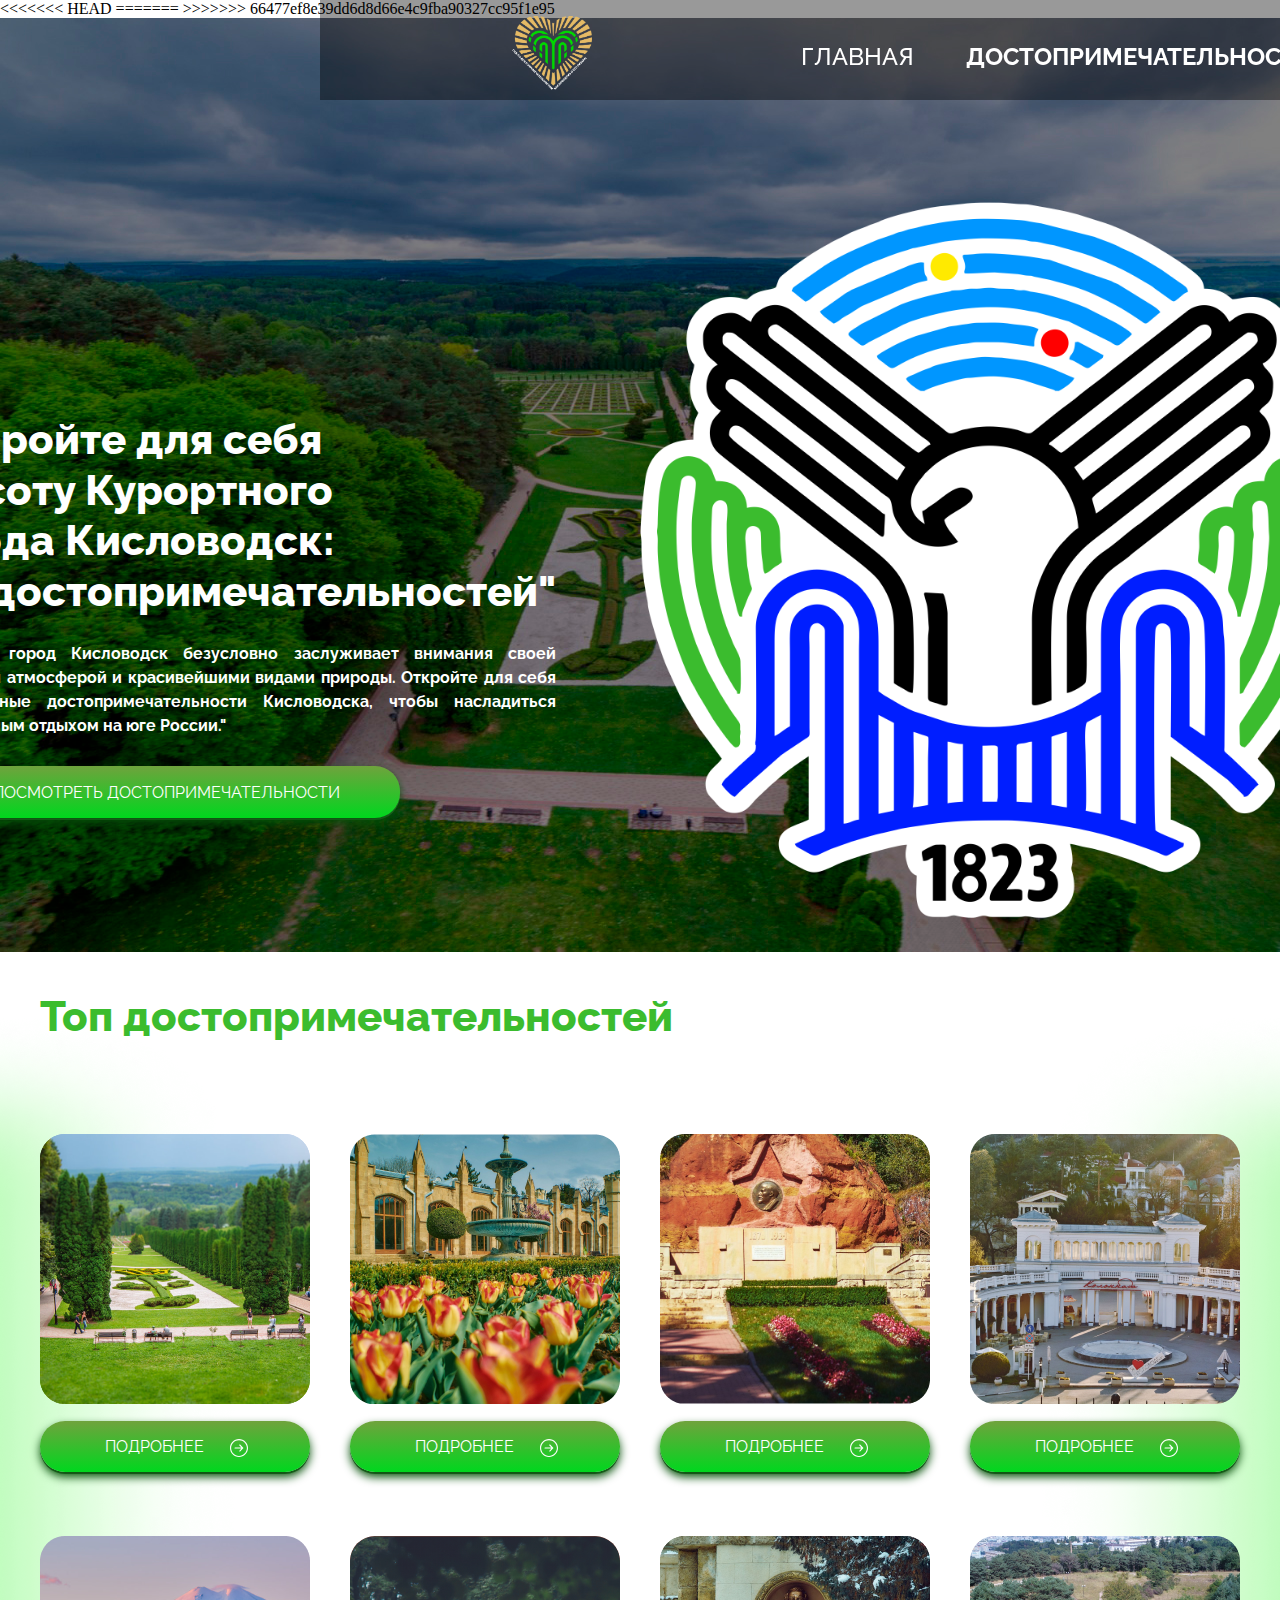
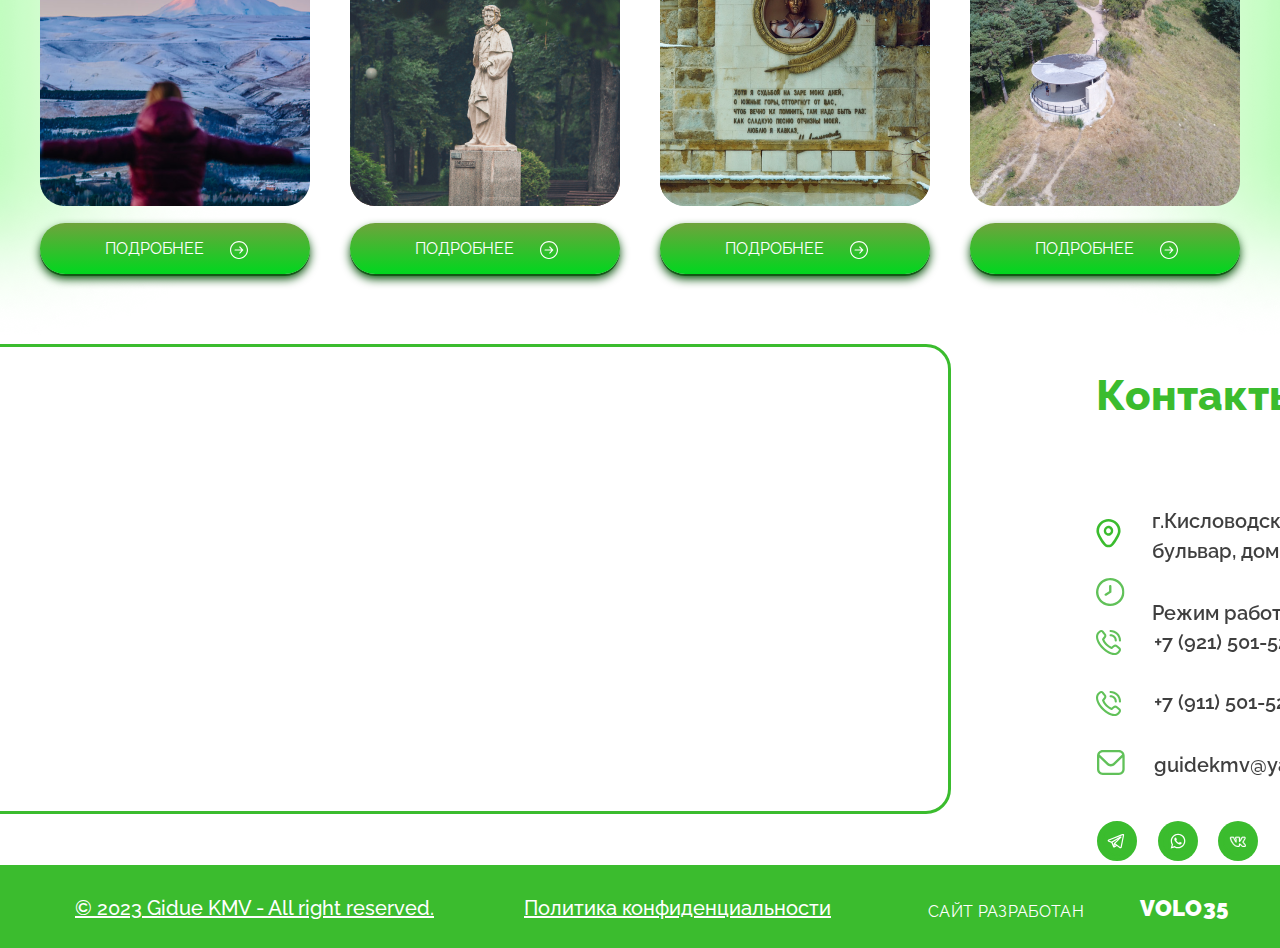
==== commit c1a284f2: "Merge branch 'main' of https://github.com/v0l0gzhan1n/KMW-SITE" ====
--- a/index.html
+++ b/index.html
@@ -6,10 +6,17 @@
     <!-- <link rel="shortcut icon" type=image/png href="https://animaproject.s3.amazonaws.com/home/favicon.png" /> -->
     <meta name="viewport" content="width=1920, maximum-scale=1.0" />
     <title>Monuments</title>
+<<<<<<< HEAD
     <link rel="icon" href="./desktop/monuments/image/index_img/logo.png">
     <link rel="stylesheet" type="text/css" href="./desktop/monuments/css/index.css" />
     <link rel="stylesheet" type="text/css" href="./desktop/monuments/css/styleguide.css" />
     <link rel="stylesheet" type="text/css" href="./desktop/monuments/css/globals.css" />
+=======
+    <link rel="icon" href="./image/index_img/logo.png">
+    <link rel="stylesheet" type="text/css" href="./css/index.css" />
+    <link rel="stylesheet" type="text/css" href="./css/styleguide.css" />
+    <link rel="stylesheet" type="text/css" href="./css/globals.css" />
+>>>>>>> 66477ef8e39dd6d8d66e4c9fba90327cc95f1e95
     <!-- <link rel="stylesheet" href="https://maxcdn.bootstrapcdn.com/bootstrap/4.0.0/css/bootstrap.min.css" integrity="sha384-Gn5384xqQ1aoWXA+058RXPxPg6fy4IWvTNh0E263XmFcJlSAwiGgFAW/dAiS6JXm" crossorigin="anonymous">
     <script src="https://maxcdn.bootstrapcdn.com/bootstrap/4.0.0/js/bootstrap.min.js" integrity="sha384-JZR6Spejh4U02d8jOt6vLEHfe/JQGiRRSQQxSfFWpi1MquVdAyjUar5+76PVCmYl" crossorigin="anonymous"></script> -->
   </head>
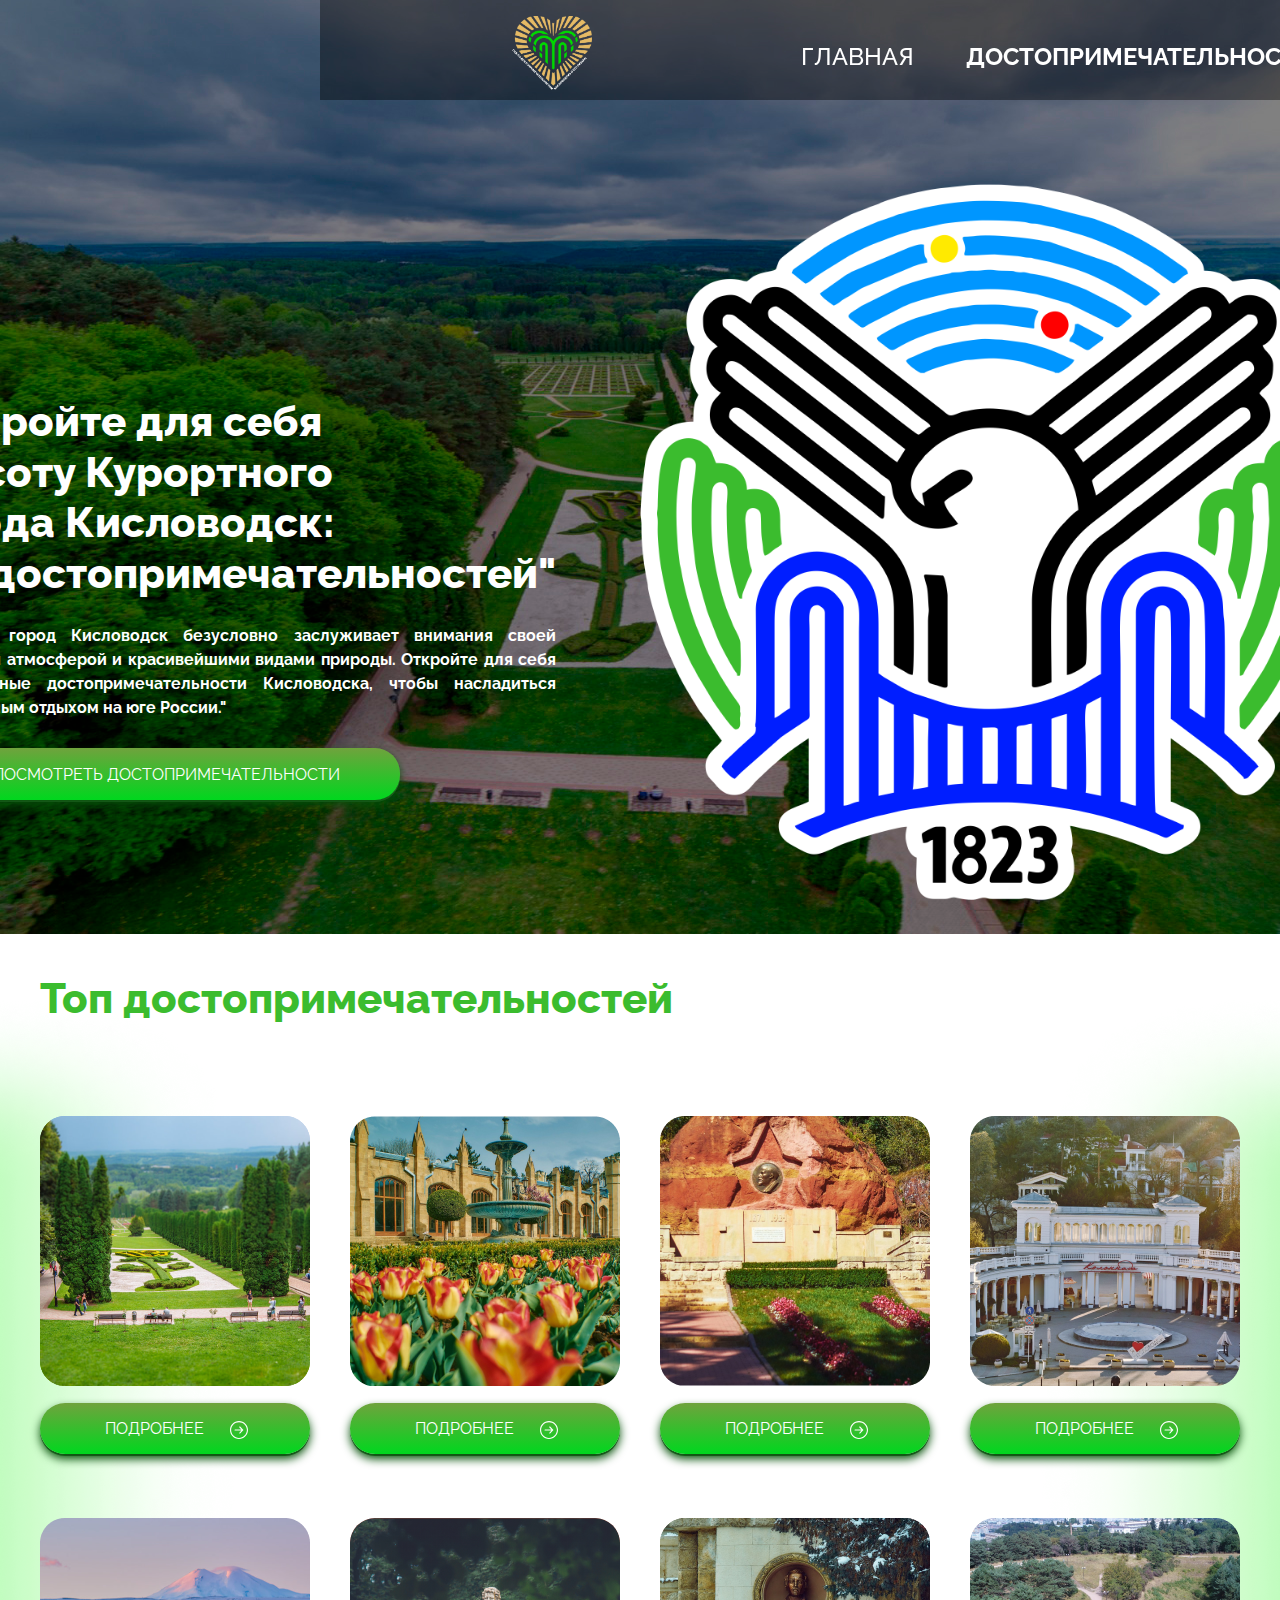
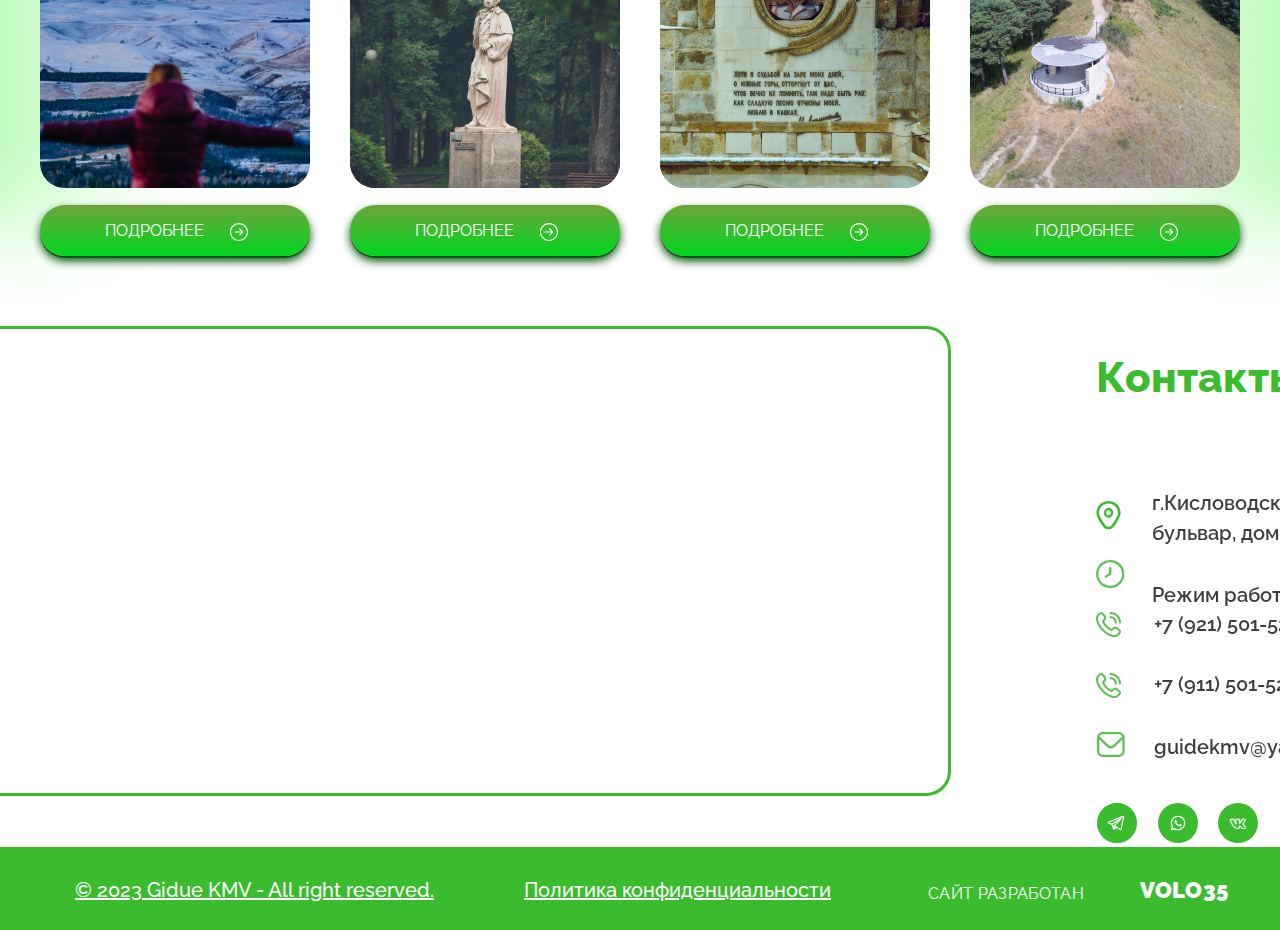
==== commit 4516a25d: "Update index.html" ====
--- a/index.html
+++ b/index.html
@@ -6,17 +6,16 @@
     <!-- <link rel="shortcut icon" type=image/png href="https://animaproject.s3.amazonaws.com/home/favicon.png" /> -->
     <meta name="viewport" content="width=1920, maximum-scale=1.0" />
     <title>Monuments</title>
-<<<<<<< HEAD
+
     <link rel="icon" href="./desktop/monuments/image/index_img/logo.png">
     <link rel="stylesheet" type="text/css" href="./desktop/monuments/css/index.css" />
     <link rel="stylesheet" type="text/css" href="./desktop/monuments/css/styleguide.css" />
     <link rel="stylesheet" type="text/css" href="./desktop/monuments/css/globals.css" />
-=======
+
     <link rel="icon" href="./image/index_img/logo.png">
     <link rel="stylesheet" type="text/css" href="./css/index.css" />
     <link rel="stylesheet" type="text/css" href="./css/styleguide.css" />
     <link rel="stylesheet" type="text/css" href="./css/globals.css" />
->>>>>>> 66477ef8e39dd6d8d66e4c9fba90327cc95f1e95
     <!-- <link rel="stylesheet" href="https://maxcdn.bootstrapcdn.com/bootstrap/4.0.0/css/bootstrap.min.css" integrity="sha384-Gn5384xqQ1aoWXA+058RXPxPg6fy4IWvTNh0E263XmFcJlSAwiGgFAW/dAiS6JXm" crossorigin="anonymous">
     <script src="https://maxcdn.bootstrapcdn.com/bootstrap/4.0.0/js/bootstrap.min.js" integrity="sha384-JZR6Spejh4U02d8jOt6vLEHfe/JQGiRRSQQxSfFWpi1MquVdAyjUar5+76PVCmYl" crossorigin="anonymous"></script> -->
   </head>
